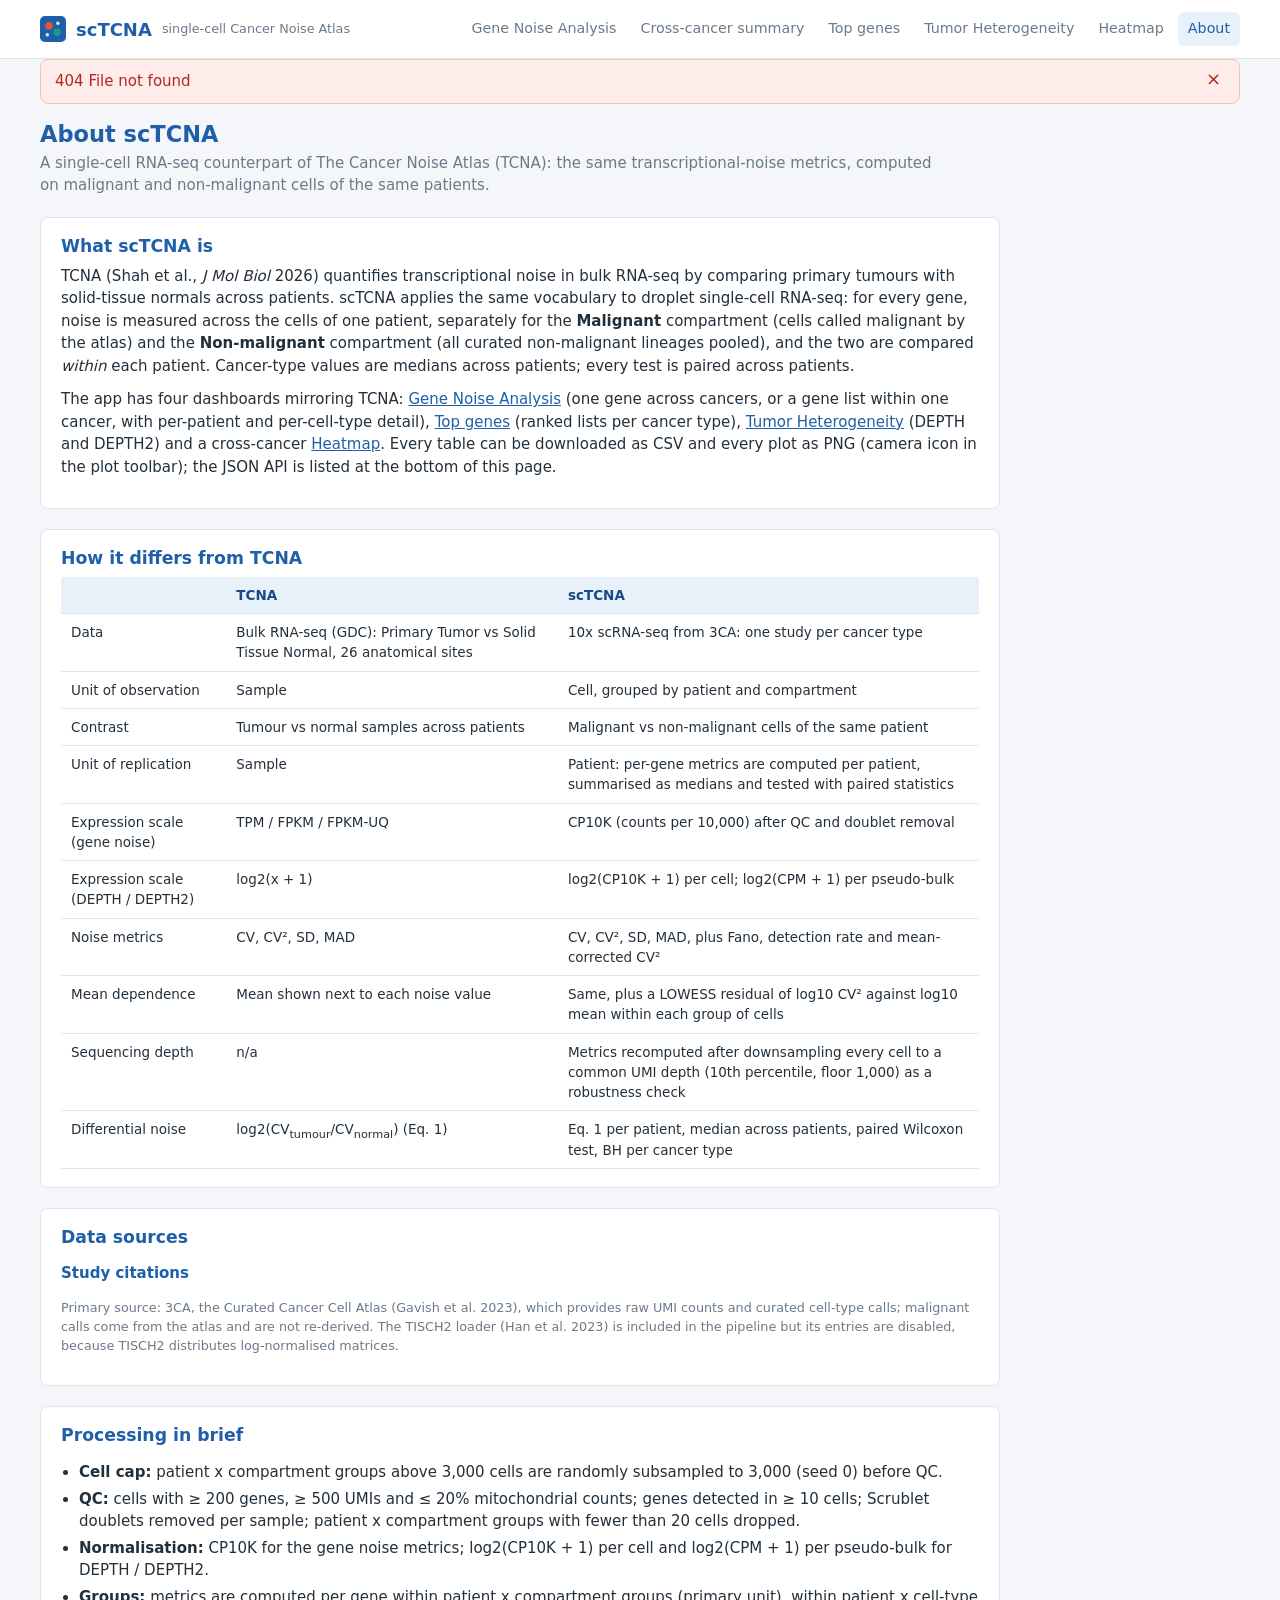
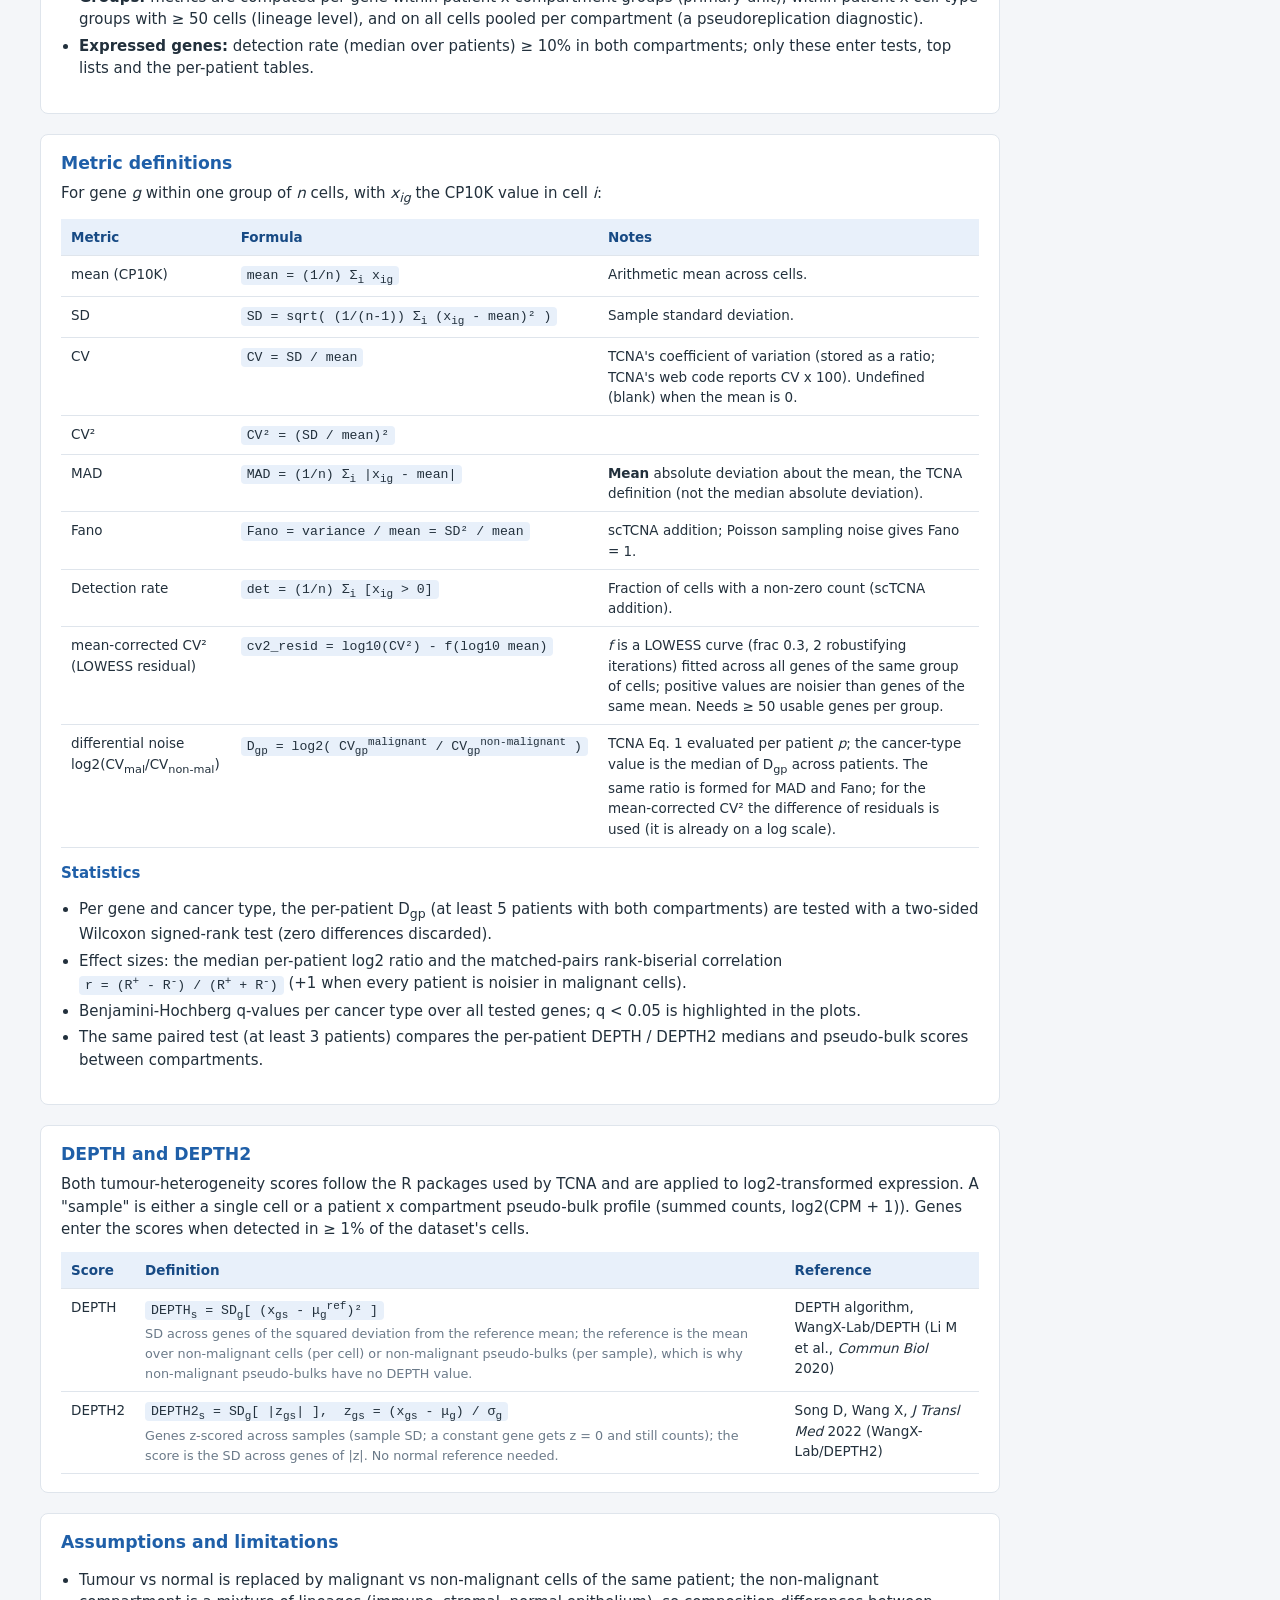
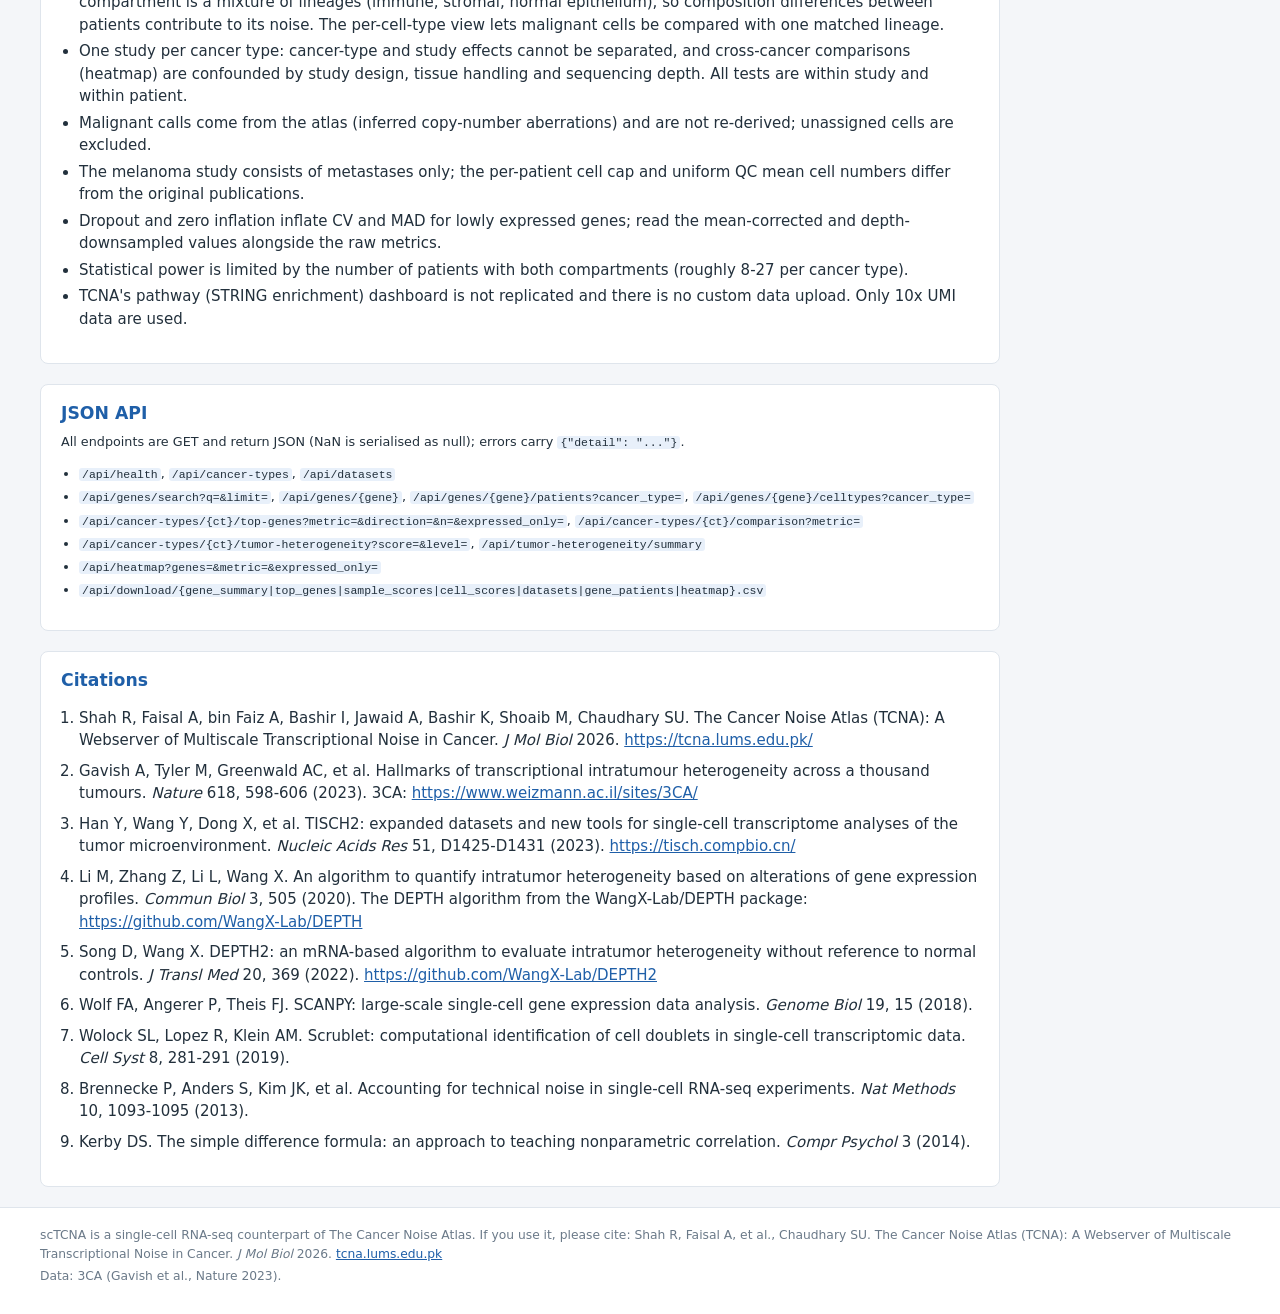
==== app/static/about.html @ 96170229 "Add static frontend pages for gene, top-gene, heterogeneity and heatmap views" ====
<!doctype html>
<html lang="en">
<head>
  <meta charset="utf-8">
  <meta name="viewport" content="width=device-width, initial-scale=1">
  <title>About · scTCNA</title>
  <meta name="description" content="What scTCNA is, how it differs from TCNA, data sources, metric definitions, assumptions, limitations and citations.">
  <link rel="icon" href="favicon.svg" type="image/svg+xml">
  <link rel="stylesheet" href="css/style.css">
</head>
<body>
  <div id="loading" class="loading-bar" hidden></div>
  <header class="site-header">
    <div class="container header-inner">
      <a class="brand" href="index.html"><img src="favicon.svg" alt="">scTCNA <span class="brand-sub">single-cell Cancer Noise Atlas</span></a>
      <nav class="site-nav" aria-label="Main">
        <a href="index.html">Gene Noise Analysis</a>
        <a href="summary.html">Cross-cancer summary</a>
        <a href="top-genes.html">Top genes</a>
        <a href="tumor.html">Tumor Heterogeneity</a>
        <a href="heatmap.html">Heatmap</a>
        <a href="about.html" class="active">About</a>
      </nav>
    </div>
  </header>

  <main class="container">
    <div id="error-banner" class="error-banner" role="alert" hidden><span id="error-text"></span><button type="button" id="error-dismiss" aria-label="Dismiss">&times;</button></div>

    <h1 class="page-title">About scTCNA</h1>
    <p class="page-lead">A single-cell RNA-seq counterpart of The Cancer Noise Atlas (TCNA): the same transcriptional-noise metrics, computed on malignant and non-malignant cells of the same patients.</p>

    <section class="card about-section">
      <h2>What scTCNA is</h2>
      <p>TCNA (Shah et al., <em>J Mol Biol</em> 2026) quantifies transcriptional noise in bulk RNA-seq by comparing primary tumours with solid-tissue normals across patients. scTCNA applies the same vocabulary to droplet single-cell RNA-seq: for every gene, noise is measured across the cells of one patient, separately for the <strong>Malignant</strong> compartment (cells called malignant by the atlas) and the <strong>Non-malignant</strong> compartment (all curated non-malignant lineages pooled), and the two are compared <em>within</em> each patient. Cancer-type values are medians across patients; every test is paired across patients.</p>
      <p>The app has four dashboards mirroring TCNA: <a href="index.html">Gene Noise Analysis</a> (one gene across cancers, or a gene list within one cancer, with per-patient and per-cell-type detail), <a href="top-genes.html">Top genes</a> (ranked lists per cancer type), <a href="tumor.html">Tumor Heterogeneity</a> (DEPTH and DEPTH2) and a cross-cancer <a href="heatmap.html">Heatmap</a>. Every table can be downloaded as CSV and every plot as PNG (camera icon in the plot toolbar); the JSON API is listed at the bottom of this page.</p>
    </section>

    <section class="card about-section">
      <h2>How it differs from TCNA</h2>
      <table class="info-table">
        <thead><tr><th></th><th>TCNA</th><th>scTCNA</th></tr></thead>
        <tbody>
          <tr><td>Data</td><td>Bulk RNA-seq (GDC): Primary Tumor vs Solid Tissue Normal, 26 anatomical sites</td><td>10x scRNA-seq from 3CA: one study per cancer type</td></tr>
          <tr><td>Unit of observation</td><td>Sample</td><td>Cell, grouped by patient and compartment</td></tr>
          <tr><td>Contrast</td><td>Tumour vs normal samples across patients</td><td>Malignant vs non-malignant cells of the same patient</td></tr>
          <tr><td>Unit of replication</td><td>Sample</td><td>Patient: per-gene metrics are computed per patient, summarised as medians and tested with paired statistics</td></tr>
          <tr><td>Expression scale (gene noise)</td><td>TPM / FPKM / FPKM-UQ</td><td>CP10K (counts per 10,000) after QC and doublet removal</td></tr>
          <tr><td>Expression scale (DEPTH / DEPTH2)</td><td>log2(x + 1)</td><td>log2(CP10K + 1) per cell; log2(CPM + 1) per pseudo-bulk</td></tr>
          <tr><td>Noise metrics</td><td>CV, CV&sup2;, SD, MAD</td><td>CV, CV&sup2;, SD, MAD, plus Fano, detection rate and mean-corrected CV&sup2;</td></tr>
          <tr><td>Mean dependence</td><td>Mean shown next to each noise value</td><td>Same, plus a LOWESS residual of log10 CV&sup2; against log10 mean within each group of cells</td></tr>
          <tr><td>Sequencing depth</td><td>n/a</td><td>Metrics recomputed after downsampling every cell to a common UMI depth (10th percentile, floor 1,000) as a robustness check</td></tr>
          <tr><td>Differential noise</td><td>log2(CV<sub>tumour</sub>/CV<sub>normal</sub>) (Eq. 1)</td><td>Eq. 1 per patient, median across patients, paired Wilcoxon test, BH per cancer type</td></tr>
        </tbody>
      </table>
    </section>

    <section class="card about-section">
      <div class="card-head"><h2>Data sources</h2><p class="card-sub" id="datasets-note"></p></div>
      <div id="datasets-table"></div>
      <h3 style="margin-top: 16px;">Study citations</h3>
      <ol class="ref-list" id="datasets-citations"></ol>
      <p class="small muted">Primary source: 3CA, the Curated Cancer Cell Atlas (Gavish et al. 2023), which provides raw UMI counts and curated cell-type calls; malignant calls come from the atlas and are not re-derived. The TISCH2 loader (Han et al. 2023) is included in the pipeline but its entries are disabled, because TISCH2 distributes log-normalised matrices.</p>
    </section>

    <section class="card about-section">
      <h2>Processing in brief</h2>
      <ul>
        <li><strong>Cell cap:</strong> patient x compartment groups above 3,000 cells are randomly subsampled to 3,000 (seed 0) before QC.</li>
        <li><strong>QC:</strong> cells with &ge; 200 genes, &ge; 500 UMIs and &le; 20% mitochondrial counts; genes detected in &ge; 10 cells; Scrublet doublets removed per sample; patient x compartment groups with fewer than 20 cells dropped.</li>
        <li><strong>Normalisation:</strong> CP10K for the gene noise metrics; log2(CP10K + 1) per cell and log2(CPM + 1) per pseudo-bulk for DEPTH / DEPTH2.</li>
        <li><strong>Groups:</strong> metrics are computed per gene within patient x compartment groups (primary unit), within patient x cell-type groups with &ge; 50 cells (lineage level), and on all cells pooled per compartment (a pseudoreplication diagnostic).</li>
        <li><strong>Expressed genes:</strong> detection rate (median over patients) &ge; 10% in both compartments; only these enter tests, top lists and the per-patient tables.</li>
      </ul>
    </section>

    <section class="card about-section">
      <h2>Metric definitions</h2>
      <p>For gene <em>g</em> within one group of <em>n</em> cells, with <em>x<sub>ig</sub></em> the CP10K value in cell <em>i</em>:</p>
      <table class="info-table">
        <thead><tr><th>Metric</th><th>Formula</th><th>Notes</th></tr></thead>
        <tbody>
          <tr><td>mean (CP10K)</td><td><span class="formula">mean = (1/n) &Sigma;<sub>i</sub> x<sub>ig</sub></span></td><td>Arithmetic mean across cells.</td></tr>
          <tr><td>SD</td><td><span class="formula">SD = sqrt( (1/(n-1)) &Sigma;<sub>i</sub> (x<sub>ig</sub> - mean)&sup2; )</span></td><td>Sample standard deviation.</td></tr>
          <tr><td>CV</td><td><span class="formula">CV = SD / mean</span></td><td>TCNA's coefficient of variation (stored as a ratio; TCNA's web code reports CV x 100). Undefined (blank) when the mean is 0.</td></tr>
          <tr><td>CV&sup2;</td><td><span class="formula">CV&sup2; = (SD / mean)&sup2;</span></td><td></td></tr>
          <tr><td>MAD</td><td><span class="formula">MAD = (1/n) &Sigma;<sub>i</sub> |x<sub>ig</sub> - mean|</span></td><td><strong>Mean</strong> absolute deviation about the mean, the TCNA definition (not the median absolute deviation).</td></tr>
          <tr><td>Fano</td><td><span class="formula">Fano = variance / mean = SD&sup2; / mean</span></td><td>scTCNA addition; Poisson sampling noise gives Fano = 1.</td></tr>
          <tr><td>Detection rate</td><td><span class="formula">det = (1/n) &Sigma;<sub>i</sub> [x<sub>ig</sub> &gt; 0]</span></td><td>Fraction of cells with a non-zero count (scTCNA addition).</td></tr>
          <tr><td>mean-corrected CV&sup2; (LOWESS residual)</td><td><span class="formula">cv2_resid = log10(CV&sup2;) - f(log10 mean)</span></td><td><em>f</em> is a LOWESS curve (frac 0.3, 2 robustifying iterations) fitted across all genes of the same group of cells; positive values are noisier than genes of the same mean. Needs &ge; 50 usable genes per group.</td></tr>
          <tr><td>differential noise log2(CV<sub>mal</sub>/CV<sub>non-mal</sub>)</td><td><span class="formula">D<sub>gp</sub> = log2( CV<sub>gp</sub><sup>malignant</sup> / CV<sub>gp</sub><sup>non-malignant</sup> )</span></td><td>TCNA Eq. 1 evaluated per patient <em>p</em>; the cancer-type value is the median of D<sub>gp</sub> across patients. The same ratio is formed for MAD and Fano; for the mean-corrected CV&sup2; the difference of residuals is used (it is already on a log scale).</td></tr>
        </tbody>
      </table>
      <h3 style="margin-top: 16px;">Statistics</h3>
      <ul>
        <li>Per gene and cancer type, the per-patient D<sub>gp</sub> (at least 5 patients with both compartments) are tested with a two-sided Wilcoxon signed-rank test (zero differences discarded).</li>
        <li>Effect sizes: the median per-patient log2 ratio and the matched-pairs rank-biserial correlation <span class="formula">r = (R<sup>+</sup> - R<sup>-</sup>) / (R<sup>+</sup> + R<sup>-</sup>)</span> (+1 when every patient is noisier in malignant cells).</li>
        <li>Benjamini-Hochberg q-values per cancer type over all tested genes; q &lt; 0.05 is highlighted in the plots.</li>
        <li>The same paired test (at least 3 patients) compares the per-patient DEPTH / DEPTH2 medians and pseudo-bulk scores between compartments.</li>
      </ul>
    </section>

    <section class="card about-section">
      <h2>DEPTH and DEPTH2</h2>
      <p>Both tumour-heterogeneity scores follow the R packages used by TCNA and are applied to log2-transformed expression. A "sample" is either a single cell or a patient x compartment pseudo-bulk profile (summed counts, log2(CPM + 1)). Genes enter the scores when detected in &ge; 1% of the dataset's cells.</p>
      <table class="info-table">
        <thead><tr><th>Score</th><th>Definition</th><th>Reference</th></tr></thead>
        <tbody>
          <tr><td>DEPTH</td><td><span class="formula">DEPTH<sub>s</sub> = SD<sub>g</sub>[ (x<sub>gs</sub> - &mu;<sub>g</sub><sup>ref</sup>)&sup2; ]</span><br><span class="small muted">SD across genes of the squared deviation from the reference mean; the reference is the mean over non-malignant cells (per cell) or non-malignant pseudo-bulks (per sample), which is why non-malignant pseudo-bulks have no DEPTH value.</span></td><td>DEPTH algorithm, WangX-Lab/DEPTH (Li M et al., <em>Commun Biol</em> 2020)</td></tr>
          <tr><td>DEPTH2</td><td><span class="formula">DEPTH2<sub>s</sub> = SD<sub>g</sub>[ |z<sub>gs</sub>| ],&nbsp; z<sub>gs</sub> = (x<sub>gs</sub> - &mu;<sub>g</sub>) / &sigma;<sub>g</sub></span><br><span class="small muted">Genes z-scored across samples (sample SD; a constant gene gets z = 0 and still counts); the score is the SD across genes of |z|. No normal reference needed.</span></td><td>Song D, Wang X, <em>J Transl Med</em> 2022 (WangX-Lab/DEPTH2)</td></tr>
        </tbody>
      </table>
    </section>

    <section class="card about-section">
      <h2>Assumptions and limitations</h2>
      <ul>
        <li>Tumour vs normal is replaced by malignant vs non-malignant cells of the same patient; the non-malignant compartment is a mixture of lineages (immune, stromal, normal epithelium), so composition differences between patients contribute to its noise. The per-cell-type view lets malignant cells be compared with one matched lineage.</li>
        <li>One study per cancer type: cancer-type and study effects cannot be separated, and cross-cancer comparisons (heatmap) are confounded by study design, tissue handling and sequencing depth. All tests are within study and within patient.</li>
        <li>Malignant calls come from the atlas (inferred copy-number aberrations) and are not re-derived; unassigned cells are excluded.</li>
        <li>The melanoma study consists of metastases only; the per-patient cell cap and uniform QC mean cell numbers differ from the original publications.</li>
        <li>Dropout and zero inflation inflate CV and MAD for lowly expressed genes; read the mean-corrected and depth-downsampled values alongside the raw metrics.</li>
        <li>Statistical power is limited by the number of patients with both compartments (roughly 8-27 per cancer type).</li>
        <li>TCNA's pathway (STRING enrichment) dashboard is not replicated and there is no custom data upload. Only 10x UMI data are used.</li>
      </ul>
    </section>

    <section class="card about-section">
      <h2>JSON API</h2>
      <p class="small">All endpoints are GET and return JSON (NaN is serialised as null); errors carry <code>{"detail": "..."}</code>.</p>
      <ul class="small">
        <li><code>/api/health</code>, <code>/api/cancer-types</code>, <code>/api/datasets</code></li>
        <li><code>/api/genes/search?q=&amp;limit=</code>, <code>/api/genes/{gene}</code>, <code>/api/genes/{gene}/patients?cancer_type=</code>, <code>/api/genes/{gene}/celltypes?cancer_type=</code></li>
        <li><code>/api/cancer-types/{ct}/top-genes?metric=&amp;direction=&amp;n=&amp;expressed_only=</code>, <code>/api/cancer-types/{ct}/comparison?metric=</code></li>
        <li><code>/api/cancer-types/{ct}/tumor-heterogeneity?score=&amp;level=</code>, <code>/api/tumor-heterogeneity/summary</code></li>
        <li><code>/api/heatmap?genes=&amp;metric=&amp;expressed_only=</code></li>
        <li><code>/api/download/{gene_summary|top_genes|sample_scores|cell_scores|datasets|gene_patients|heatmap}.csv</code></li>
      </ul>
    </section>

    <section class="card about-section">
      <h2>Citations</h2>
      <ol class="ref-list">
        <li>Shah R, Faisal A, bin Faiz A, Bashir I, Jawaid A, Bashir K, Shoaib M, Chaudhary SU. The Cancer Noise Atlas (TCNA): A Webserver of Multiscale Transcriptional Noise in Cancer. <em>J Mol Biol</em> 2026. <a href="https://tcna.lums.edu.pk/">https://tcna.lums.edu.pk/</a></li>
        <li>Gavish A, Tyler M, Greenwald AC, et al. Hallmarks of transcriptional intratumour heterogeneity across a thousand tumours. <em>Nature</em> 618, 598-606 (2023). 3CA: <a href="https://www.weizmann.ac.il/sites/3CA/">https://www.weizmann.ac.il/sites/3CA/</a></li>
        <li>Han Y, Wang Y, Dong X, et al. TISCH2: expanded datasets and new tools for single-cell transcriptome analyses of the tumor microenvironment. <em>Nucleic Acids Res</em> 51, D1425-D1431 (2023). <a href="https://tisch.compbio.cn/">https://tisch.compbio.cn/</a></li>
        <li>Li M, Zhang Z, Li L, Wang X. An algorithm to quantify intratumor heterogeneity based on alterations of gene expression profiles. <em>Commun Biol</em> 3, 505 (2020). The DEPTH algorithm from the WangX-Lab/DEPTH package: <a href="https://github.com/WangX-Lab/DEPTH">https://github.com/WangX-Lab/DEPTH</a></li>
        <li>Song D, Wang X. DEPTH2: an mRNA-based algorithm to evaluate intratumor heterogeneity without reference to normal controls. <em>J Transl Med</em> 20, 369 (2022). <a href="https://github.com/WangX-Lab/DEPTH2">https://github.com/WangX-Lab/DEPTH2</a></li>
        <li>Wolf FA, Angerer P, Theis FJ. SCANPY: large-scale single-cell gene expression data analysis. <em>Genome Biol</em> 19, 15 (2018).</li>
        <li>Wolock SL, Lopez R, Klein AM. Scrublet: computational identification of cell doublets in single-cell transcriptomic data. <em>Cell Syst</em> 8, 281-291 (2019).</li>
        <li>Brennecke P, Anders S, Kim JK, et al. Accounting for technical noise in single-cell RNA-seq experiments. <em>Nat Methods</em> 10, 1093-1095 (2013).</li>
        <li>Kerby DS. The simple difference formula: an approach to teaching nonparametric correlation. <em>Compr Psychol</em> 3 (2014).</li>
      </ol>
    </section>
  </main>

  <footer class="site-footer">
    <div class="container">
      <p>scTCNA is a single-cell RNA-seq counterpart of The Cancer Noise Atlas. If you use it, please cite: Shah R, Faisal A, et al., Chaudhary SU. The Cancer Noise Atlas (TCNA): A Webserver of Multiscale Transcriptional Noise in Cancer. <em>J Mol Biol</em> 2026. <a href="https://tcna.lums.edu.pk/">tcna.lums.edu.pk</a></p>
      <p>Data: 3CA (Gavish et al., Nature 2023). <span id="footer-version"></span></p>
    </div>
  </footer>

  <script src="js/api.js"></script>
  <script src="js/about.js"></script>
</body>
</html>
---- app/static/css/style.css ----
/* scTCNA frontend: light, card-based layout in the spirit of the TCNA dashboards. */

:root {
  --blue: #1f5fa8;
  --blue-dark: #174a84;
  --blue-light: #e8f0fa;
  --bg: #f4f6f9;
  --card: #ffffff;
  --text: #22303c;
  --muted: #6b7a89;
  --border: #dfe5ec;
  --malignant: #e4572e;
  --non-malignant: #1b998b;
  --danger-bg: #fdecea;
  --danger: #b3261e;
  --radius: 8px;
  --font: system-ui, -apple-system, "Segoe UI", Roboto, Helvetica, Arial, sans-serif;
}

* { box-sizing: border-box; }

html { font-size: 15px; }

body {
  margin: 0;
  font-family: var(--font);
  color: var(--text);
  background: var(--bg);
  line-height: 1.5;
}

a { color: var(--blue); }
a:hover { color: var(--blue-dark); }

h1, h2, h3 { color: var(--blue); margin: 0 0 0.5rem; line-height: 1.25; }
h1 { font-size: 1.5rem; }
h2 { font-size: 1.15rem; }
h3 { font-size: 1rem; }

p { margin: 0 0 0.75rem; }
code { font-family: "SFMono-Regular", Menlo, Consolas, monospace; font-size: 0.9em; background: var(--blue-light); padding: 0 3px; border-radius: 3px; }
pre { background: var(--blue-light); padding: 10px 12px; border-radius: var(--radius); overflow-x: auto; font-size: 0.85rem; }
pre code { background: none; padding: 0; }

.container { max-width: 1240px; margin: 0 auto; padding: 0 20px; }

/* ---------------------------------------------------------------- header */
.site-header { background: var(--card); border-bottom: 1px solid var(--border); position: sticky; top: 0; z-index: 20; }
.header-inner { display: flex; align-items: center; justify-content: space-between; flex-wrap: wrap; gap: 8px 24px; min-height: 58px; padding-top: 6px; padding-bottom: 6px; }
.brand { display: inline-flex; align-items: center; gap: 10px; font-weight: 700; font-size: 1.2rem; color: var(--blue); text-decoration: none; }
.brand img { width: 26px; height: 26px; }
.brand-sub { font-weight: 400; font-size: 0.85rem; color: var(--muted); }
.site-nav { display: flex; flex-wrap: wrap; gap: 2px 4px; }
.site-nav a { padding: 6px 10px; border-radius: 6px; color: var(--muted); text-decoration: none; font-weight: 500; font-size: 0.95rem; }
.site-nav a:hover { background: var(--blue-light); color: var(--blue); }
.site-nav a.active { color: var(--blue); background: var(--blue-light); }

/* ---------------------------------------------------------------- page */
main { padding: 24px 0 40px; }
.page-title { margin-bottom: 4px; }
.page-lead { color: var(--muted); margin-bottom: 20px; max-width: 900px; }

.card { background: var(--card); border: 1px solid var(--border); border-radius: var(--radius); padding: 18px 20px; margin-bottom: 20px; }
.card-head { display: flex; align-items: baseline; justify-content: space-between; flex-wrap: wrap; gap: 6px 16px; margin-bottom: 10px; }
.card-head h2 { margin: 0; }
.card-sub { color: var(--muted); font-size: 0.9rem; margin: 0; }
.card-actions { display: flex; flex-wrap: wrap; gap: 8px; align-items: center; }

.grid-2 { display: grid; grid-template-columns: repeat(auto-fit, minmax(340px, 1fr)); gap: 16px; }
.grid-3 { display: grid; grid-template-columns: repeat(auto-fit, minmax(300px, 1fr)); gap: 16px; }
.plot-box h3 { margin-bottom: 2px; }
.plot-box .plot-note { font-size: 0.8rem; color: var(--muted); margin-bottom: 4px; }

/* ---------------------------------------------------------------- controls */
.controls { display: flex; flex-wrap: wrap; gap: 12px 18px; align-items: flex-end; }
.field { display: flex; flex-direction: column; gap: 4px; min-width: 0; }
.field > label, .field > .label { font-size: 0.75rem; text-transform: uppercase; letter-spacing: 0.04em; color: var(--muted); font-weight: 600; }
.field.grow { flex: 1 1 260px; }
.field.wide { flex: 1 1 100%; }
.check { display: inline-flex; align-items: center; gap: 6px; font-size: 0.9rem; cursor: pointer; padding: 6px 0; }
.check input { margin: 0; }

input[type="text"], input[type="number"], input[type="search"], select, textarea {
  font: inherit; color: var(--text); background: #fff; border: 1px solid #c5cfd9; border-radius: 6px; padding: 7px 10px; min-height: 38px;
}
input:focus, select:focus, textarea:focus { outline: 2px solid rgba(31, 95, 168, 0.35); border-color: var(--blue); }
textarea { min-height: 96px; resize: vertical; width: 100%; font-family: "SFMono-Regular", Menlo, Consolas, monospace; font-size: 0.85rem; }
select { min-width: 160px; }
input[type="number"] { width: 100px; }

.btn { font: inherit; font-weight: 600; border-radius: 6px; padding: 8px 16px; cursor: pointer; border: 1px solid var(--blue); background: var(--blue); color: #fff; text-decoration: none; display: inline-flex; align-items: center; gap: 6px; min-height: 38px; line-height: 1.2; }
.btn:hover { background: var(--blue-dark); color: #fff; }
.btn.secondary { background: #fff; color: var(--blue); }
.btn.secondary:hover { background: var(--blue-light); }
.btn.small { padding: 5px 10px; min-height: 30px; font-size: 0.85rem; }
.btn:disabled { opacity: 0.5; cursor: not-allowed; }

/* segmented radio control (analysis mode) */
.segmented { display: inline-flex; border: 1px solid var(--blue); border-radius: 6px; overflow: hidden; }
.segmented label { padding: 7px 14px; cursor: pointer; color: var(--blue); font-weight: 600; font-size: 0.9rem; user-select: none; }
.segmented input { position: absolute; opacity: 0; width: 0; height: 0; }
.segmented input:checked + label { background: var(--blue); color: #fff; }
.segmented input:focus-visible + label { outline: 2px solid rgba(31, 95, 168, 0.5); }

/* autocomplete */
.autocomplete { position: relative; }
.autocomplete input { width: 100%; }
.autocomplete-list { position: absolute; left: 0; right: 0; top: 100%; z-index: 30; margin: 2px 0 0; padding: 4px 0; list-style: none; background: #fff; border: 1px solid var(--border); border-radius: 6px; box-shadow: 0 6px 18px rgba(0, 0, 0, 0.12); max-height: 260px; overflow-y: auto; }
.autocomplete-list li { padding: 6px 12px; cursor: pointer; display: flex; justify-content: space-between; gap: 12px; }
.autocomplete-list li .meta { color: var(--muted); font-size: 0.8rem; }
.autocomplete-list li:hover, .autocomplete-list li.active { background: var(--blue-light); }

/* ---------------------------------------------------------------- feedback */
.loading-bar { position: fixed; top: 0; left: 0; right: 0; height: 3px; z-index: 50; background: linear-gradient(90deg, var(--blue) 0%, #7fb0e6 50%, var(--blue) 100%); background-size: 200% 100%; animation: loading-slide 1.1s linear infinite; }
.loading-bar[hidden] { display: none; }
@keyframes loading-slide { from { background-position: 200% 0; } to { background-position: 0 0; } }

.error-banner { display: flex; align-items: flex-start; gap: 12px; background: var(--danger-bg); color: var(--danger); border: 1px solid #f3c2bd; border-radius: var(--radius); padding: 10px 14px; margin-bottom: 16px; }
.error-banner[hidden] { display: none; }
.error-banner span { flex: 1; }
.error-banner button { font: inherit; font-size: 1.2rem; line-height: 1; background: none; border: 0; color: var(--danger); cursor: pointer; padding: 0 4px; }

.notice { background: var(--blue-light); border-radius: 6px; padding: 8px 12px; font-size: 0.9rem; color: var(--text); margin-bottom: 10px; }
.notice[hidden] { display: none; }
.muted { color: var(--muted); }
.small { font-size: 0.85rem; }

.placeholder { color: var(--muted); padding: 24px; text-align: center; border: 1px dashed var(--border); border-radius: var(--radius); }

/* ---------------------------------------------------------------- plots */
.plot { width: 100%; min-height: 320px; }
.plot.tall { min-height: 420px; }
.plot-empty { display: flex; align-items: center; justify-content: center; min-height: 200px; color: var(--muted); font-size: 0.9rem; }

.legend-chips { display: flex; gap: 14px; flex-wrap: wrap; font-size: 0.85rem; color: var(--muted); margin: 4px 0 8px; }
.chip::before { content: ""; display: inline-block; width: 12px; height: 12px; border-radius: 3px; margin-right: 6px; vertical-align: -1px; }
.chip-mal::before { background: var(--malignant); }
.chip-non::before { background: var(--non-malignant); }
.chip-sig::before { background: var(--blue); }
.chip-ns::before { background: #b8c2cc; }

.stat-line { font-size: 0.95rem; margin: 6px 0 10px; }
.stat-line strong { color: var(--blue); }

/* ---------------------------------------------------------------- tables */
.table-wrap { overflow-x: auto; max-height: 560px; overflow-y: auto; border: 1px solid var(--border); border-radius: 6px; }
.data-table { border-collapse: collapse; width: 100%; font-size: 0.84rem; white-space: nowrap; }
.data-table th, .data-table td { padding: 6px 10px; border-bottom: 1px solid var(--border); text-align: right; }
.data-table th:first-child, .data-table td:first-child { text-align: left; }
.data-table td.text { text-align: left; }
.data-table th { position: sticky; top: 0; background: var(--blue-light); color: var(--blue-dark); font-weight: 600; cursor: pointer; user-select: none; text-align: left; }
.data-table th.sorted-asc::after { content: " \25B2"; font-size: 0.7em; }
.data-table th.sorted-desc::after { content: " \25BC"; font-size: 0.7em; }
.data-table tbody tr:hover { background: #f7f9fc; }
.data-table td.sig { color: var(--blue); font-weight: 600; }
.data-table .mal { color: var(--malignant); font-weight: 600; }
.data-table .non { color: var(--non-malignant); font-weight: 600; }
.table-caption { font-size: 0.85rem; color: var(--muted); margin: 6px 0 0; }

.info-table { border-collapse: collapse; width: 100%; font-size: 0.9rem; }
.info-table th, .info-table td { text-align: left; padding: 8px 10px; border-bottom: 1px solid var(--border); vertical-align: top; }
.info-table th { color: var(--blue-dark); background: var(--blue-light); }

/* ---------------------------------------------------------------- about */
.about-section { max-width: 960px; }
.about-section ul { padding-left: 1.2rem; }
.about-section li { margin-bottom: 4px; }
.formula { font-family: "SFMono-Regular", Menlo, Consolas, monospace; font-size: 0.88rem; background: var(--blue-light); padding: 2px 6px; border-radius: 4px; white-space: nowrap; }
.ref-list { padding-left: 1.2rem; }
.ref-list li { margin-bottom: 8px; }

/* ---------------------------------------------------------------- footer */
.site-footer { border-top: 1px solid var(--border); background: var(--card); padding: 18px 0 26px; color: var(--muted); font-size: 0.82rem; }
.site-footer p { margin: 0 0 4px; }

/* ---------------------------------------------------------------- phone */
@media (max-width: 640px) {
  html { font-size: 14px; }
  .container { padding: 0 12px; }
  .card { padding: 14px; }
  .controls { gap: 10px; }
  .field.grow { flex-basis: 100%; }
  select { min-width: 0; width: 100%; }
  .grid-2, .grid-3 { grid-template-columns: 1fr; }
  .plot { min-height: 280px; }
  .table-wrap { max-height: 420px; }
  .brand-sub { display: none; }
}

/* the hidden attribute must win over component display rules (flex/grid) */
[hidden] { display: none !important; }
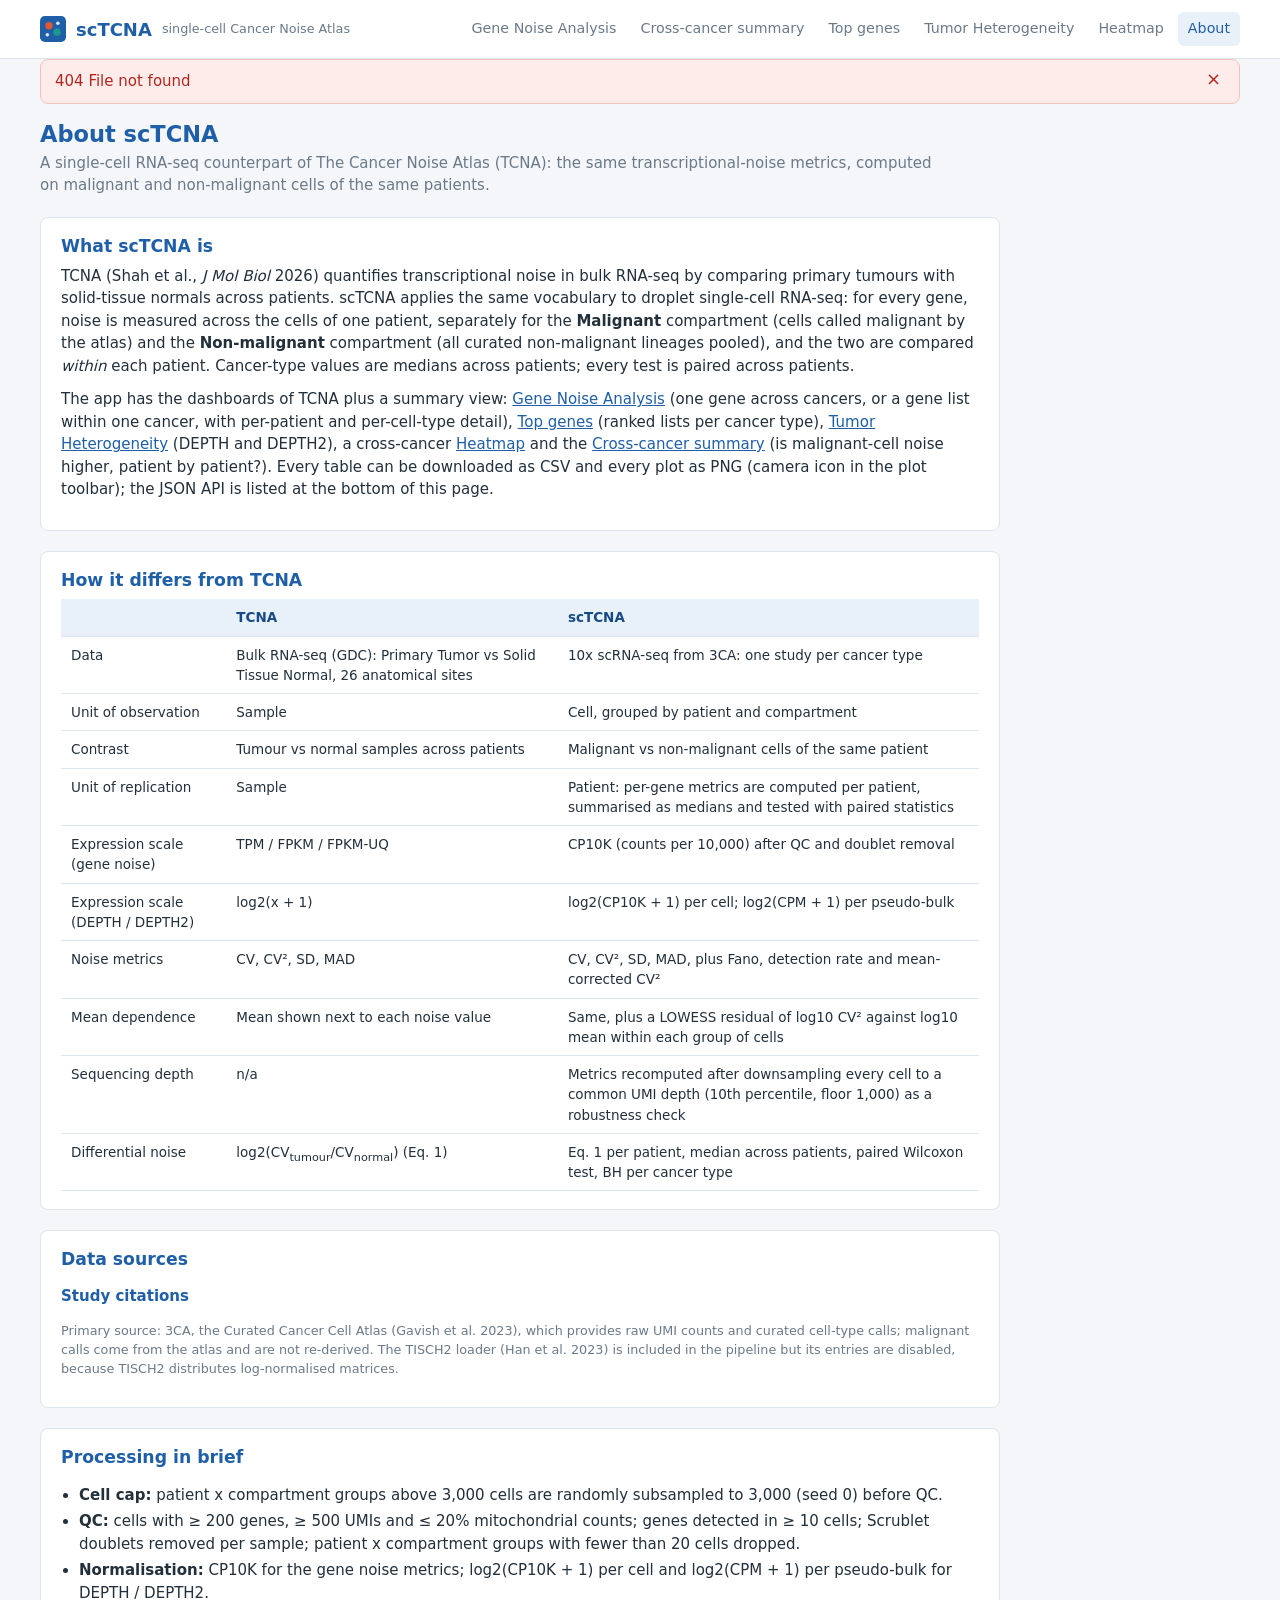
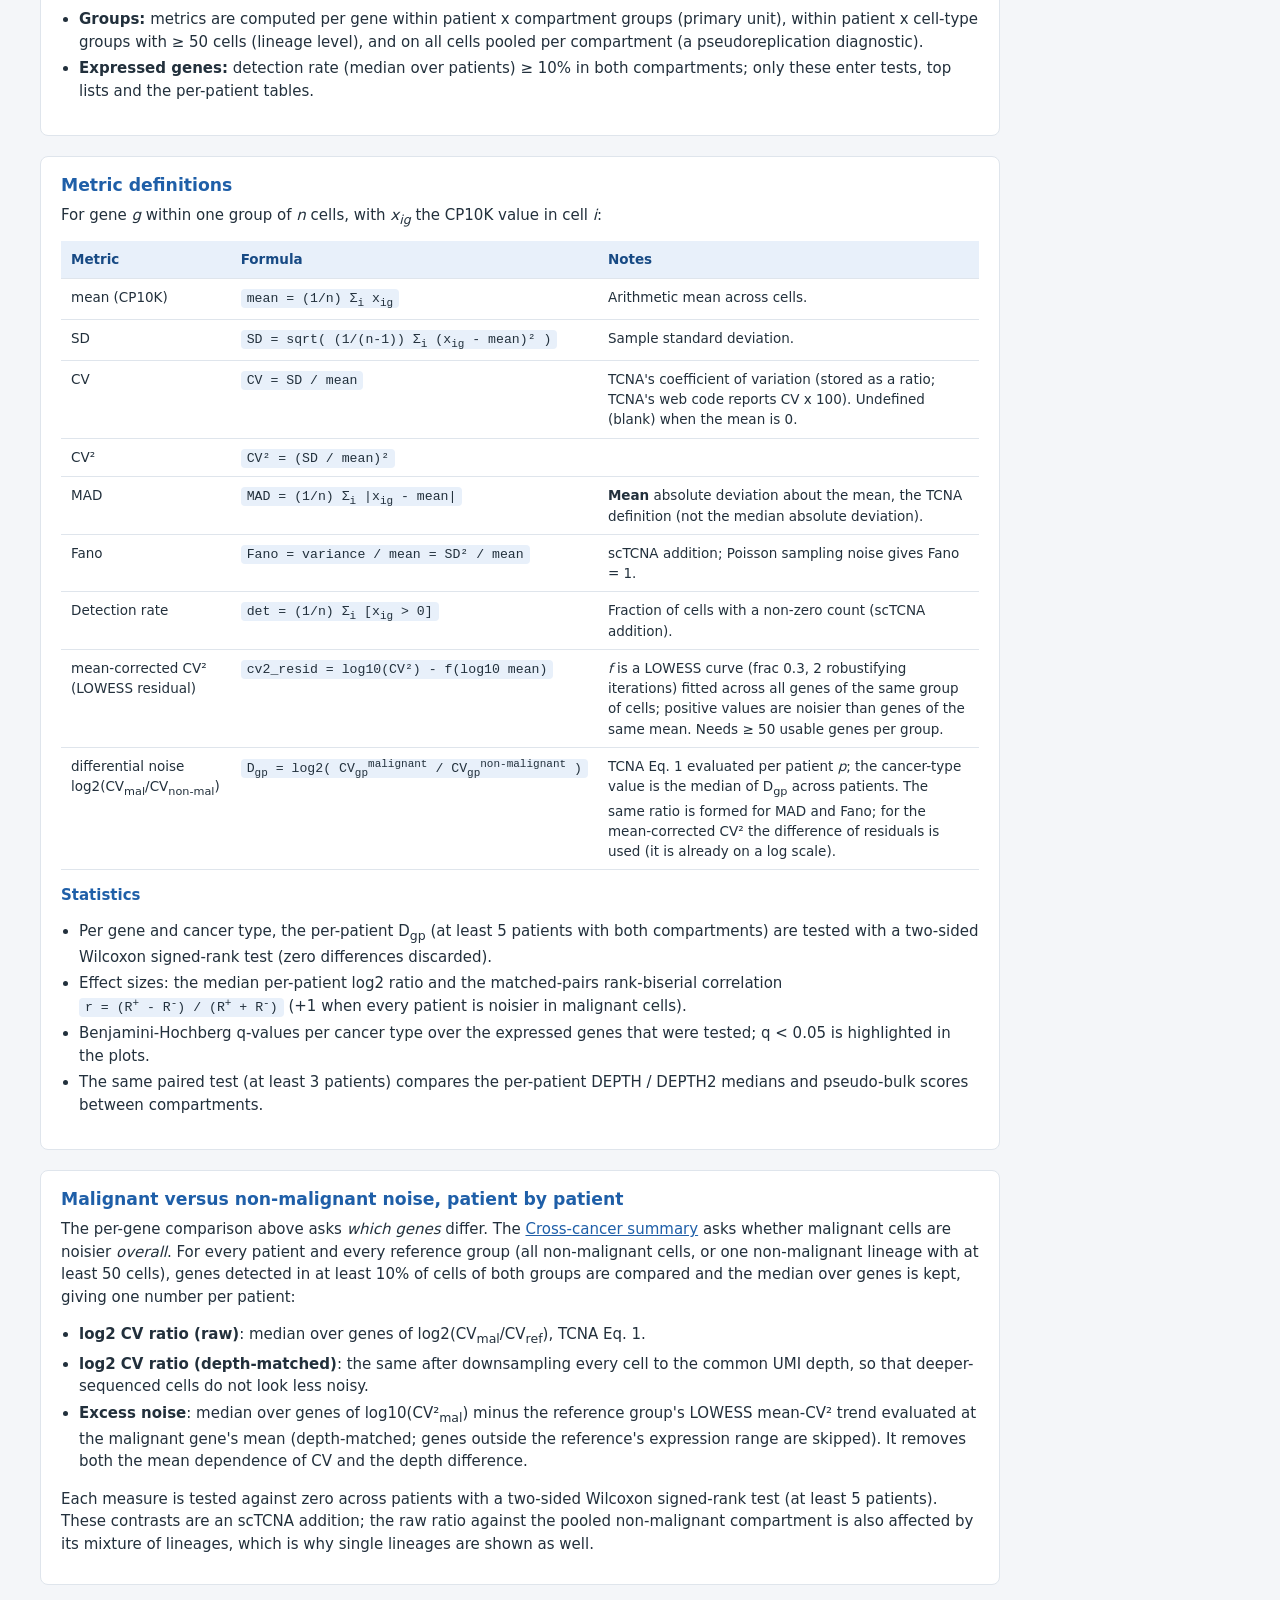
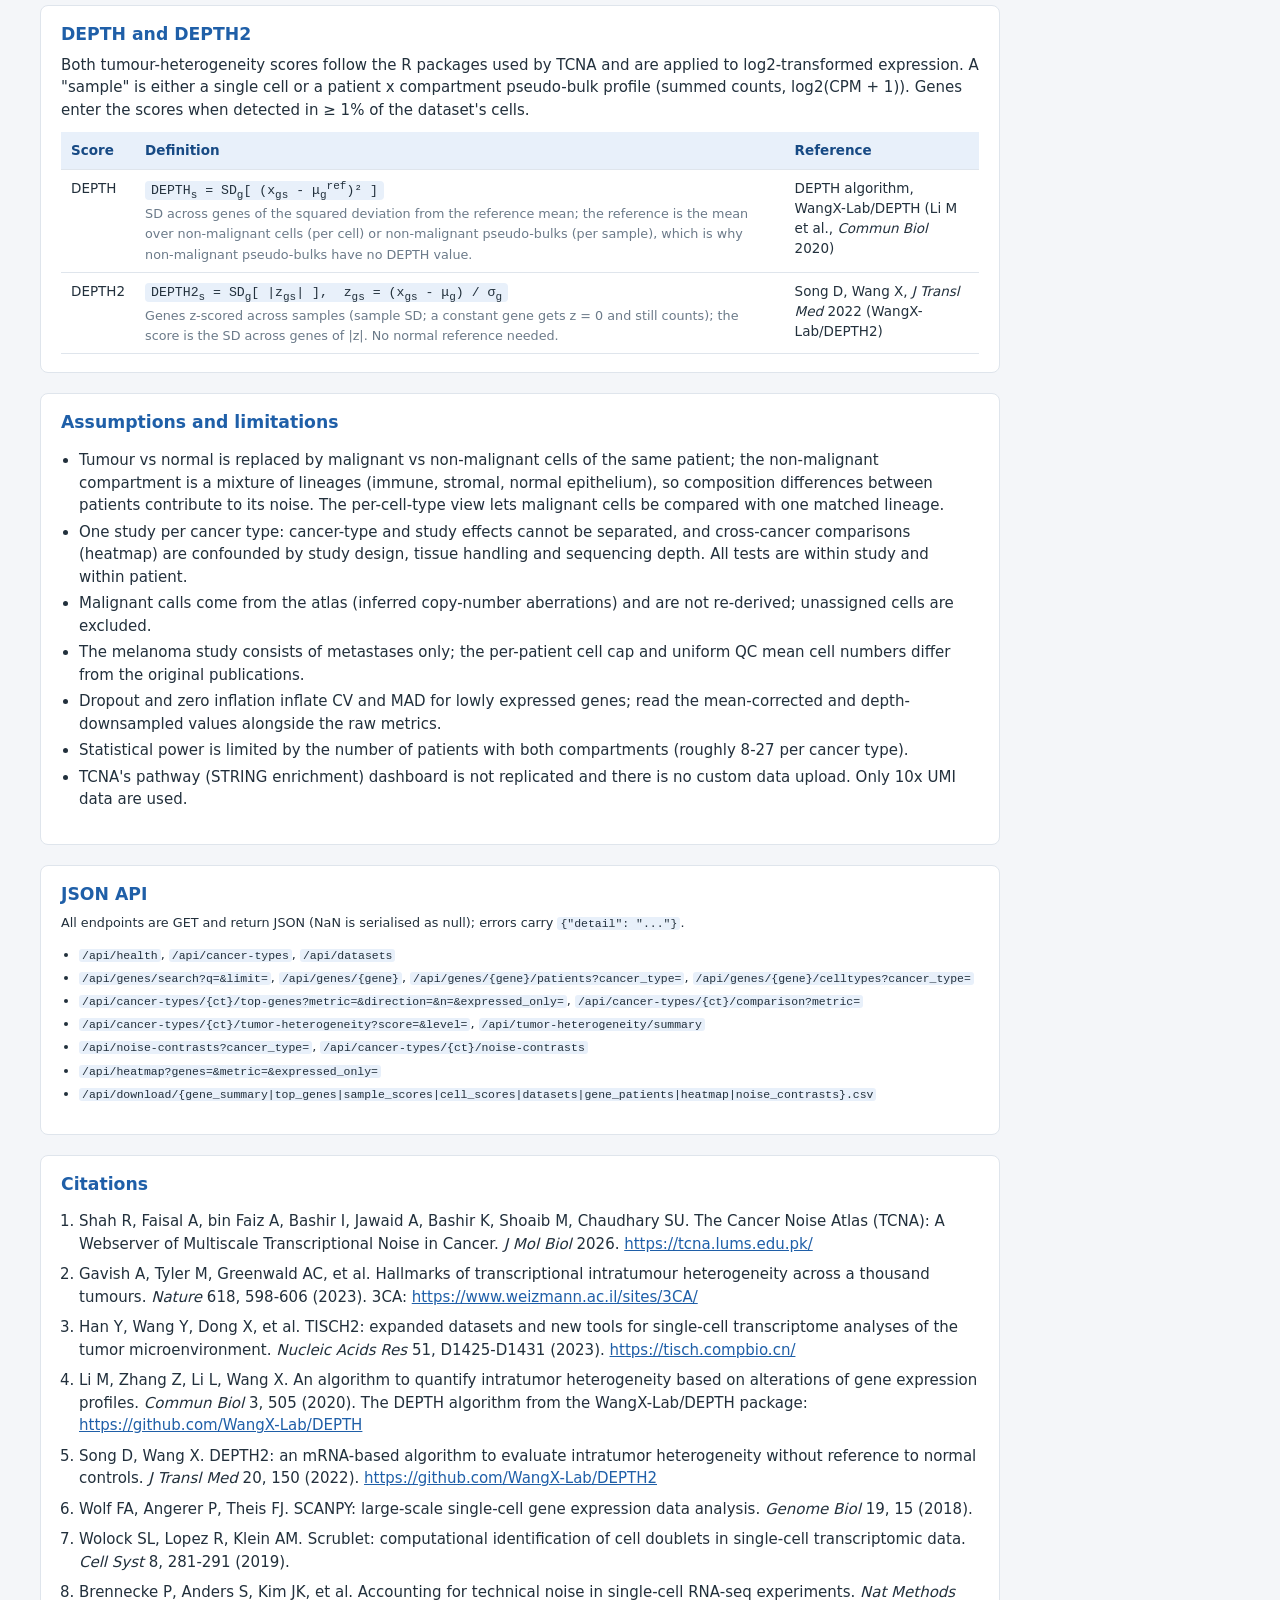
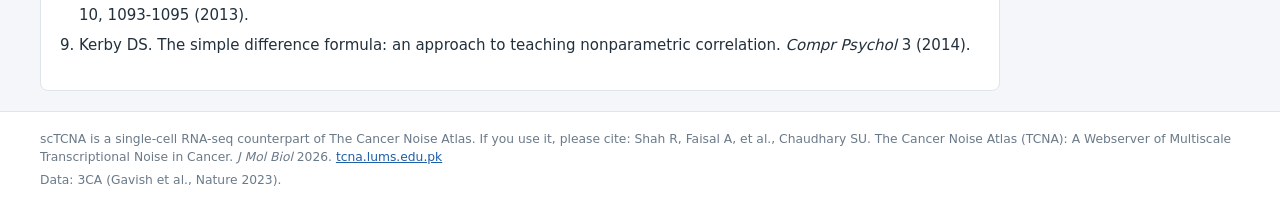
==== commit df8133fc: "Document noise contrasts on the About page and fix hidden-form and heatmap colour issues" ====
--- a/app/static/about.html
+++ b/app/static/about.html
@@ -33,7 +33,7 @@
     <section class="card about-section">
       <h2>What scTCNA is</h2>
       <p>TCNA (Shah et al., <em>J Mol Biol</em> 2026) quantifies transcriptional noise in bulk RNA-seq by comparing primary tumours with solid-tissue normals across patients. scTCNA applies the same vocabulary to droplet single-cell RNA-seq: for every gene, noise is measured across the cells of one patient, separately for the <strong>Malignant</strong> compartment (cells called malignant by the atlas) and the <strong>Non-malignant</strong> compartment (all curated non-malignant lineages pooled), and the two are compared <em>within</em> each patient. Cancer-type values are medians across patients; every test is paired across patients.</p>
-      <p>The app has four dashboards mirroring TCNA: <a href="index.html">Gene Noise Analysis</a> (one gene across cancers, or a gene list within one cancer, with per-patient and per-cell-type detail), <a href="top-genes.html">Top genes</a> (ranked lists per cancer type), <a href="tumor.html">Tumor Heterogeneity</a> (DEPTH and DEPTH2) and a cross-cancer <a href="heatmap.html">Heatmap</a>. Every table can be downloaded as CSV and every plot as PNG (camera icon in the plot toolbar); the JSON API is listed at the bottom of this page.</p>
+      <p>The app has the dashboards of TCNA plus a summary view: <a href="index.html">Gene Noise Analysis</a> (one gene across cancers, or a gene list within one cancer, with per-patient and per-cell-type detail), <a href="top-genes.html">Top genes</a> (ranked lists per cancer type), <a href="tumor.html">Tumor Heterogeneity</a> (DEPTH and DEPTH2), a cross-cancer <a href="heatmap.html">Heatmap</a> and the <a href="summary.html">Cross-cancer summary</a> (is malignant-cell noise higher, patient by patient?). Every table can be downloaded as CSV and every plot as PNG (camera icon in the plot toolbar); the JSON API is listed at the bottom of this page.</p>
     </section>
 
     <section class="card about-section">
@@ -95,9 +95,20 @@
       <ul>
         <li>Per gene and cancer type, the per-patient D<sub>gp</sub> (at least 5 patients with both compartments) are tested with a two-sided Wilcoxon signed-rank test (zero differences discarded).</li>
         <li>Effect sizes: the median per-patient log2 ratio and the matched-pairs rank-biserial correlation <span class="formula">r = (R<sup>+</sup> - R<sup>-</sup>) / (R<sup>+</sup> + R<sup>-</sup>)</span> (+1 when every patient is noisier in malignant cells).</li>
-        <li>Benjamini-Hochberg q-values per cancer type over all tested genes; q &lt; 0.05 is highlighted in the plots.</li>
+        <li>Benjamini-Hochberg q-values per cancer type over the expressed genes that were tested; q &lt; 0.05 is highlighted in the plots.</li>
         <li>The same paired test (at least 3 patients) compares the per-patient DEPTH / DEPTH2 medians and pseudo-bulk scores between compartments.</li>
       </ul>
+    </section>
+
+    <section class="card about-section">
+      <h2>Malignant versus non-malignant noise, patient by patient</h2>
+      <p>The per-gene comparison above asks <em>which genes</em> differ. The <a href="summary.html">Cross-cancer summary</a> asks whether malignant cells are noisier <em>overall</em>. For every patient and every reference group (all non-malignant cells, or one non-malignant lineage with at least 50 cells), genes detected in at least 10% of cells of both groups are compared and the median over genes is kept, giving one number per patient:</p>
+      <ul>
+        <li><strong>log2 CV ratio (raw)</strong>: median over genes of log2(CV<sub>mal</sub>/CV<sub>ref</sub>), TCNA Eq. 1.</li>
+        <li><strong>log2 CV ratio (depth-matched)</strong>: the same after downsampling every cell to the common UMI depth, so that deeper-sequenced cells do not look less noisy.</li>
+        <li><strong>Excess noise</strong>: median over genes of log10(CV&sup2;<sub>mal</sub>) minus the reference group's LOWESS mean-CV&sup2; trend evaluated at the malignant gene's mean (depth-matched; genes outside the reference's expression range are skipped). It removes both the mean dependence of CV and the depth difference.</li>
+      </ul>
+      <p>Each measure is tested against zero across patients with a two-sided Wilcoxon signed-rank test (at least 5 patients). These contrasts are an scTCNA addition; the raw ratio against the pooled non-malignant compartment is also affected by its mixture of lineages, which is why single lineages are shown as well.</p>
     </section>
 
     <section class="card about-section">
@@ -133,8 +144,9 @@
         <li><code>/api/genes/search?q=&amp;limit=</code>, <code>/api/genes/{gene}</code>, <code>/api/genes/{gene}/patients?cancer_type=</code>, <code>/api/genes/{gene}/celltypes?cancer_type=</code></li>
         <li><code>/api/cancer-types/{ct}/top-genes?metric=&amp;direction=&amp;n=&amp;expressed_only=</code>, <code>/api/cancer-types/{ct}/comparison?metric=</code></li>
         <li><code>/api/cancer-types/{ct}/tumor-heterogeneity?score=&amp;level=</code>, <code>/api/tumor-heterogeneity/summary</code></li>
+        <li><code>/api/noise-contrasts?cancer_type=</code>, <code>/api/cancer-types/{ct}/noise-contrasts</code></li>
         <li><code>/api/heatmap?genes=&amp;metric=&amp;expressed_only=</code></li>
-        <li><code>/api/download/{gene_summary|top_genes|sample_scores|cell_scores|datasets|gene_patients|heatmap}.csv</code></li>
+        <li><code>/api/download/{gene_summary|top_genes|sample_scores|cell_scores|datasets|gene_patients|heatmap|noise_contrasts}.csv</code></li>
       </ul>
     </section>
 
@@ -145,7 +157,7 @@
         <li>Gavish A, Tyler M, Greenwald AC, et al. Hallmarks of transcriptional intratumour heterogeneity across a thousand tumours. <em>Nature</em> 618, 598-606 (2023). 3CA: <a href="https://www.weizmann.ac.il/sites/3CA/">https://www.weizmann.ac.il/sites/3CA/</a></li>
         <li>Han Y, Wang Y, Dong X, et al. TISCH2: expanded datasets and new tools for single-cell transcriptome analyses of the tumor microenvironment. <em>Nucleic Acids Res</em> 51, D1425-D1431 (2023). <a href="https://tisch.compbio.cn/">https://tisch.compbio.cn/</a></li>
         <li>Li M, Zhang Z, Li L, Wang X. An algorithm to quantify intratumor heterogeneity based on alterations of gene expression profiles. <em>Commun Biol</em> 3, 505 (2020). The DEPTH algorithm from the WangX-Lab/DEPTH package: <a href="https://github.com/WangX-Lab/DEPTH">https://github.com/WangX-Lab/DEPTH</a></li>
-        <li>Song D, Wang X. DEPTH2: an mRNA-based algorithm to evaluate intratumor heterogeneity without reference to normal controls. <em>J Transl Med</em> 20, 369 (2022). <a href="https://github.com/WangX-Lab/DEPTH2">https://github.com/WangX-Lab/DEPTH2</a></li>
+        <li>Song D, Wang X. DEPTH2: an mRNA-based algorithm to evaluate intratumor heterogeneity without reference to normal controls. <em>J Transl Med</em> 20, 150 (2022). <a href="https://github.com/WangX-Lab/DEPTH2">https://github.com/WangX-Lab/DEPTH2</a></li>
         <li>Wolf FA, Angerer P, Theis FJ. SCANPY: large-scale single-cell gene expression data analysis. <em>Genome Biol</em> 19, 15 (2018).</li>
         <li>Wolock SL, Lopez R, Klein AM. Scrublet: computational identification of cell doublets in single-cell transcriptomic data. <em>Cell Syst</em> 8, 281-291 (2019).</li>
         <li>Brennecke P, Anders S, Kim JK, et al. Accounting for technical noise in single-cell RNA-seq experiments. <em>Nat Methods</em> 10, 1093-1095 (2013).</li>
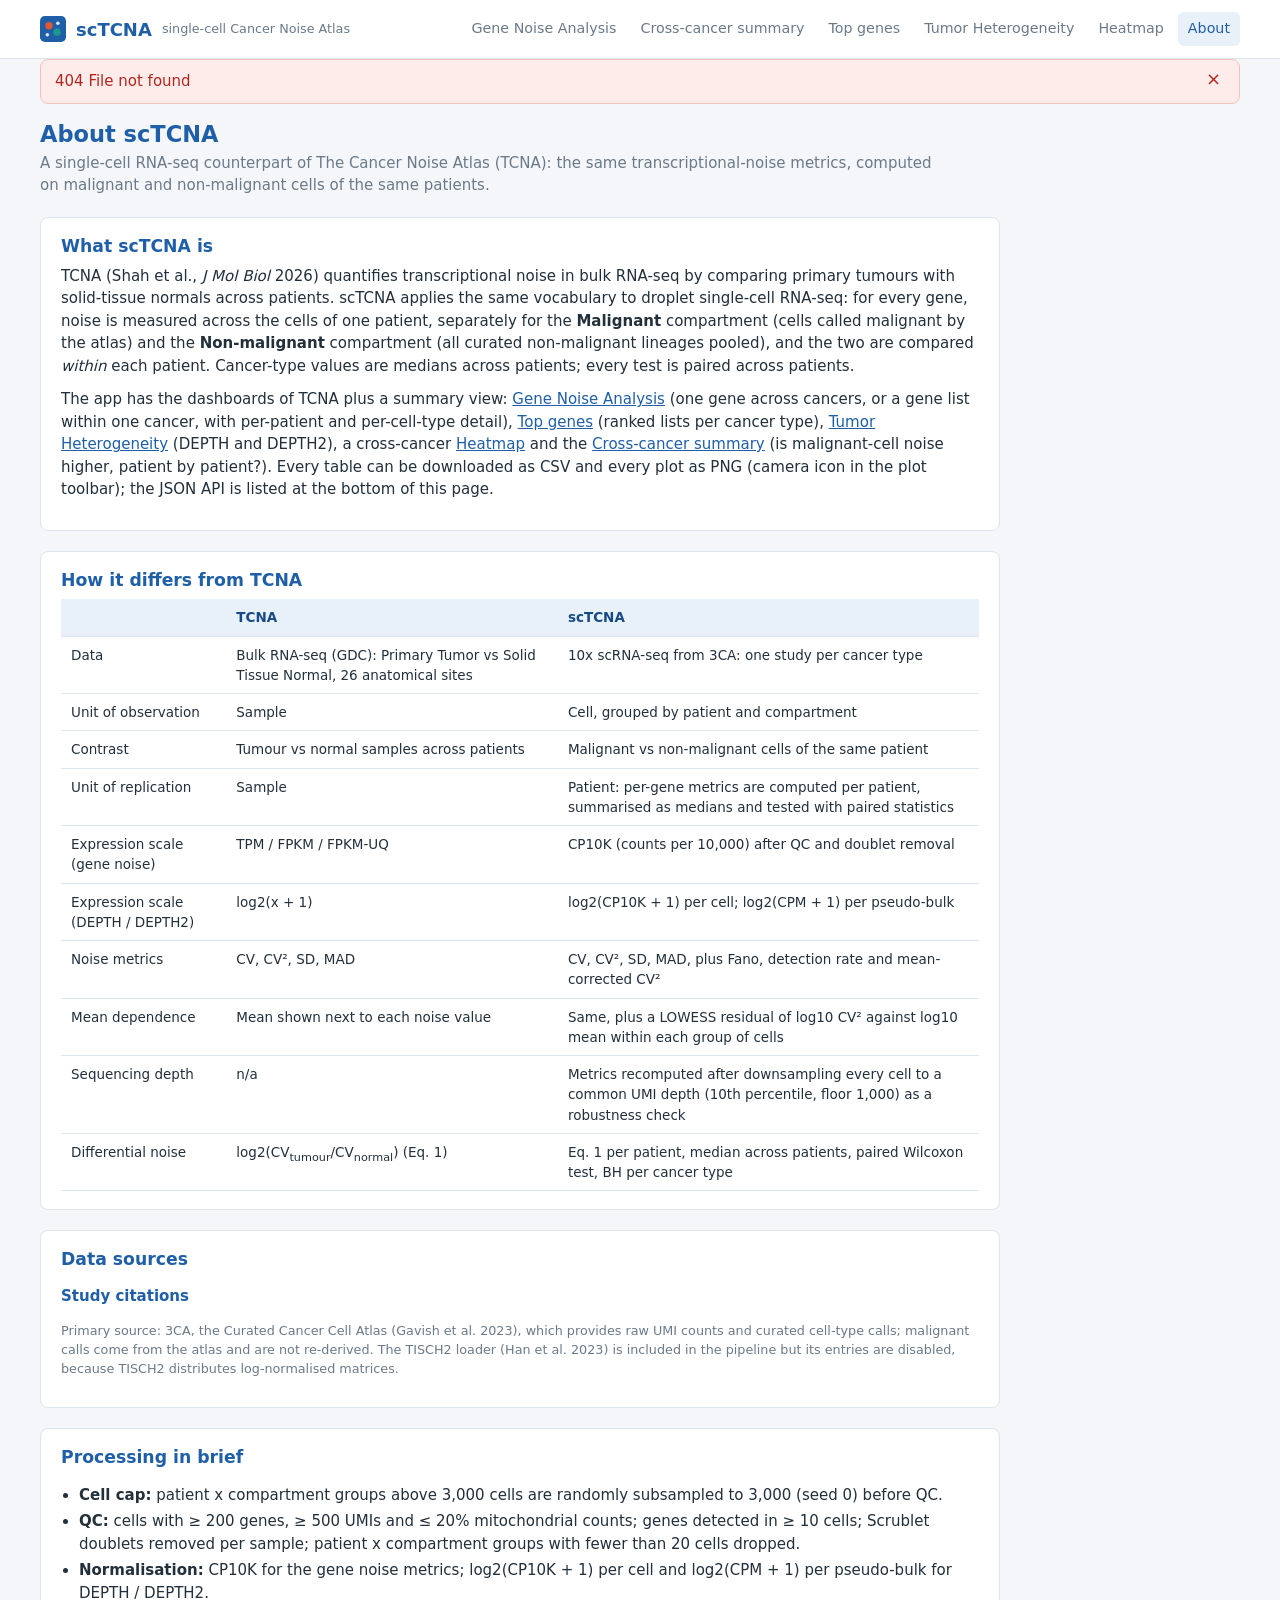
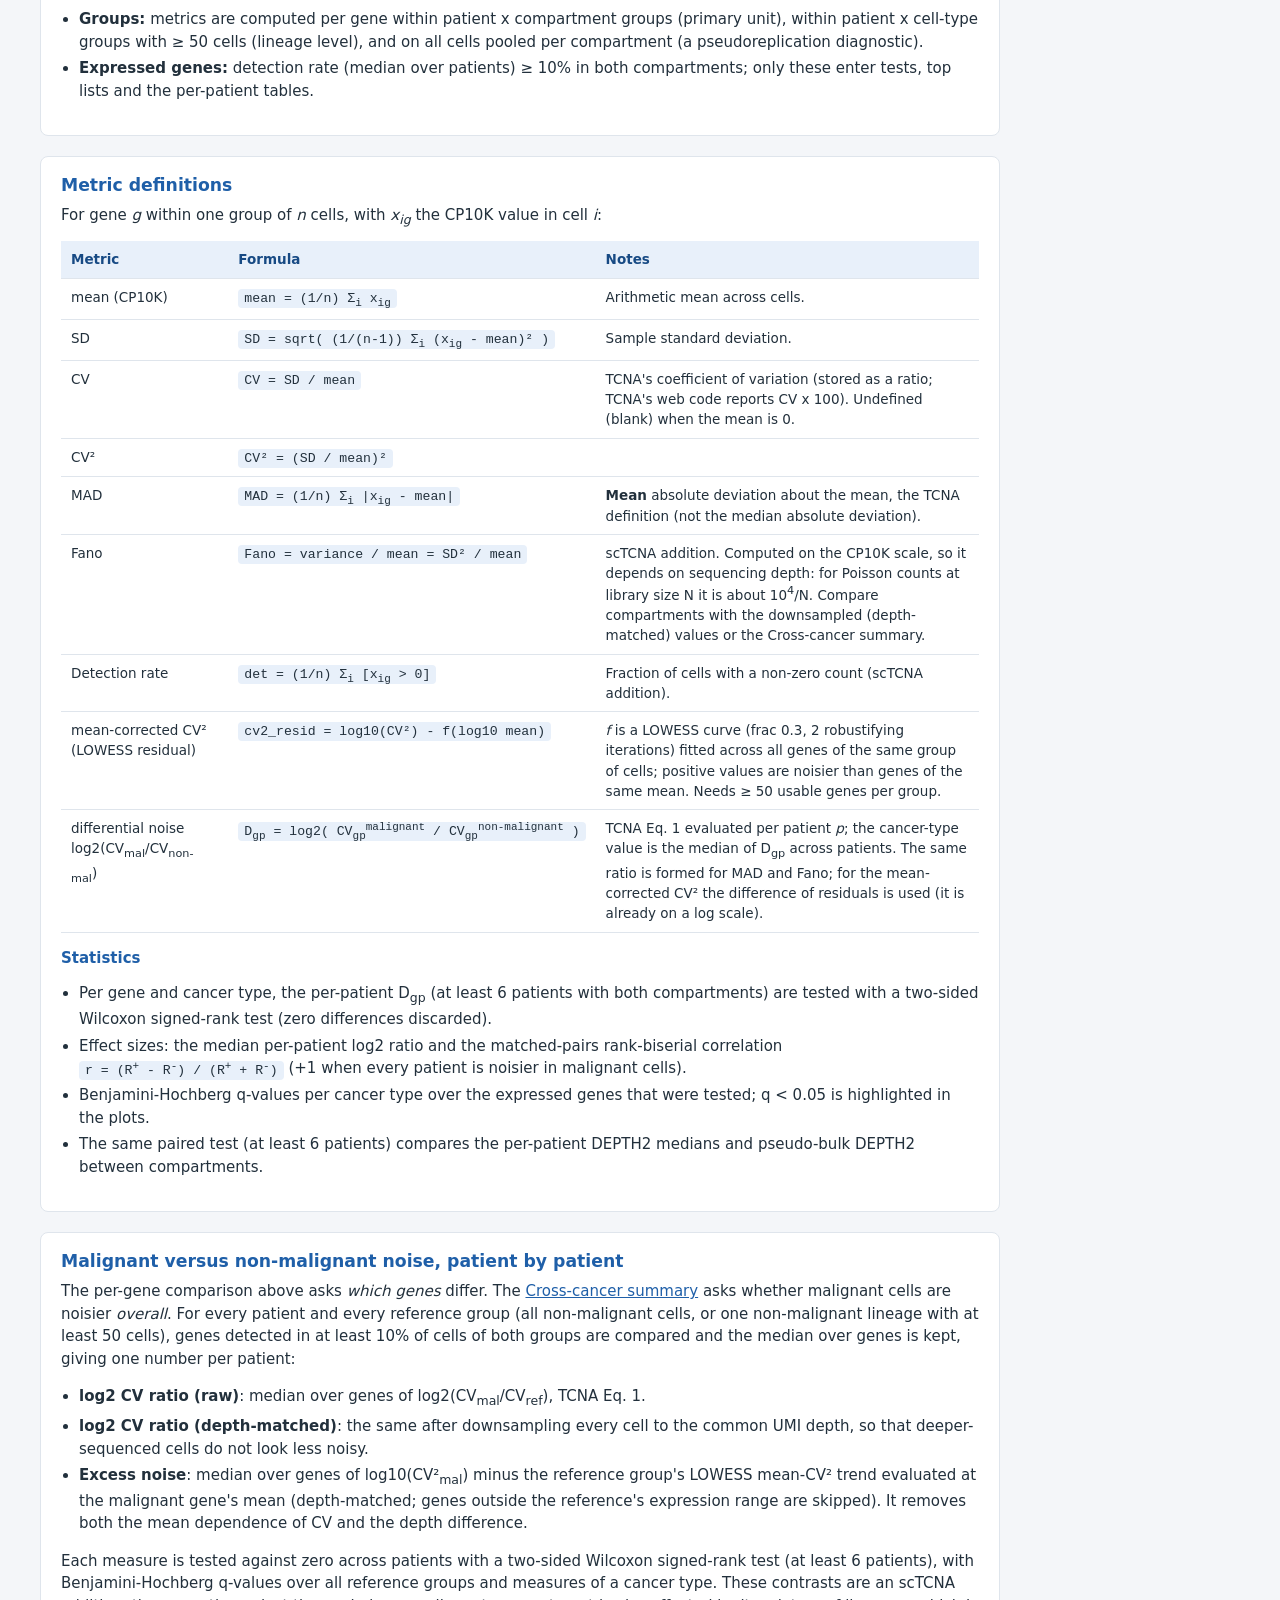
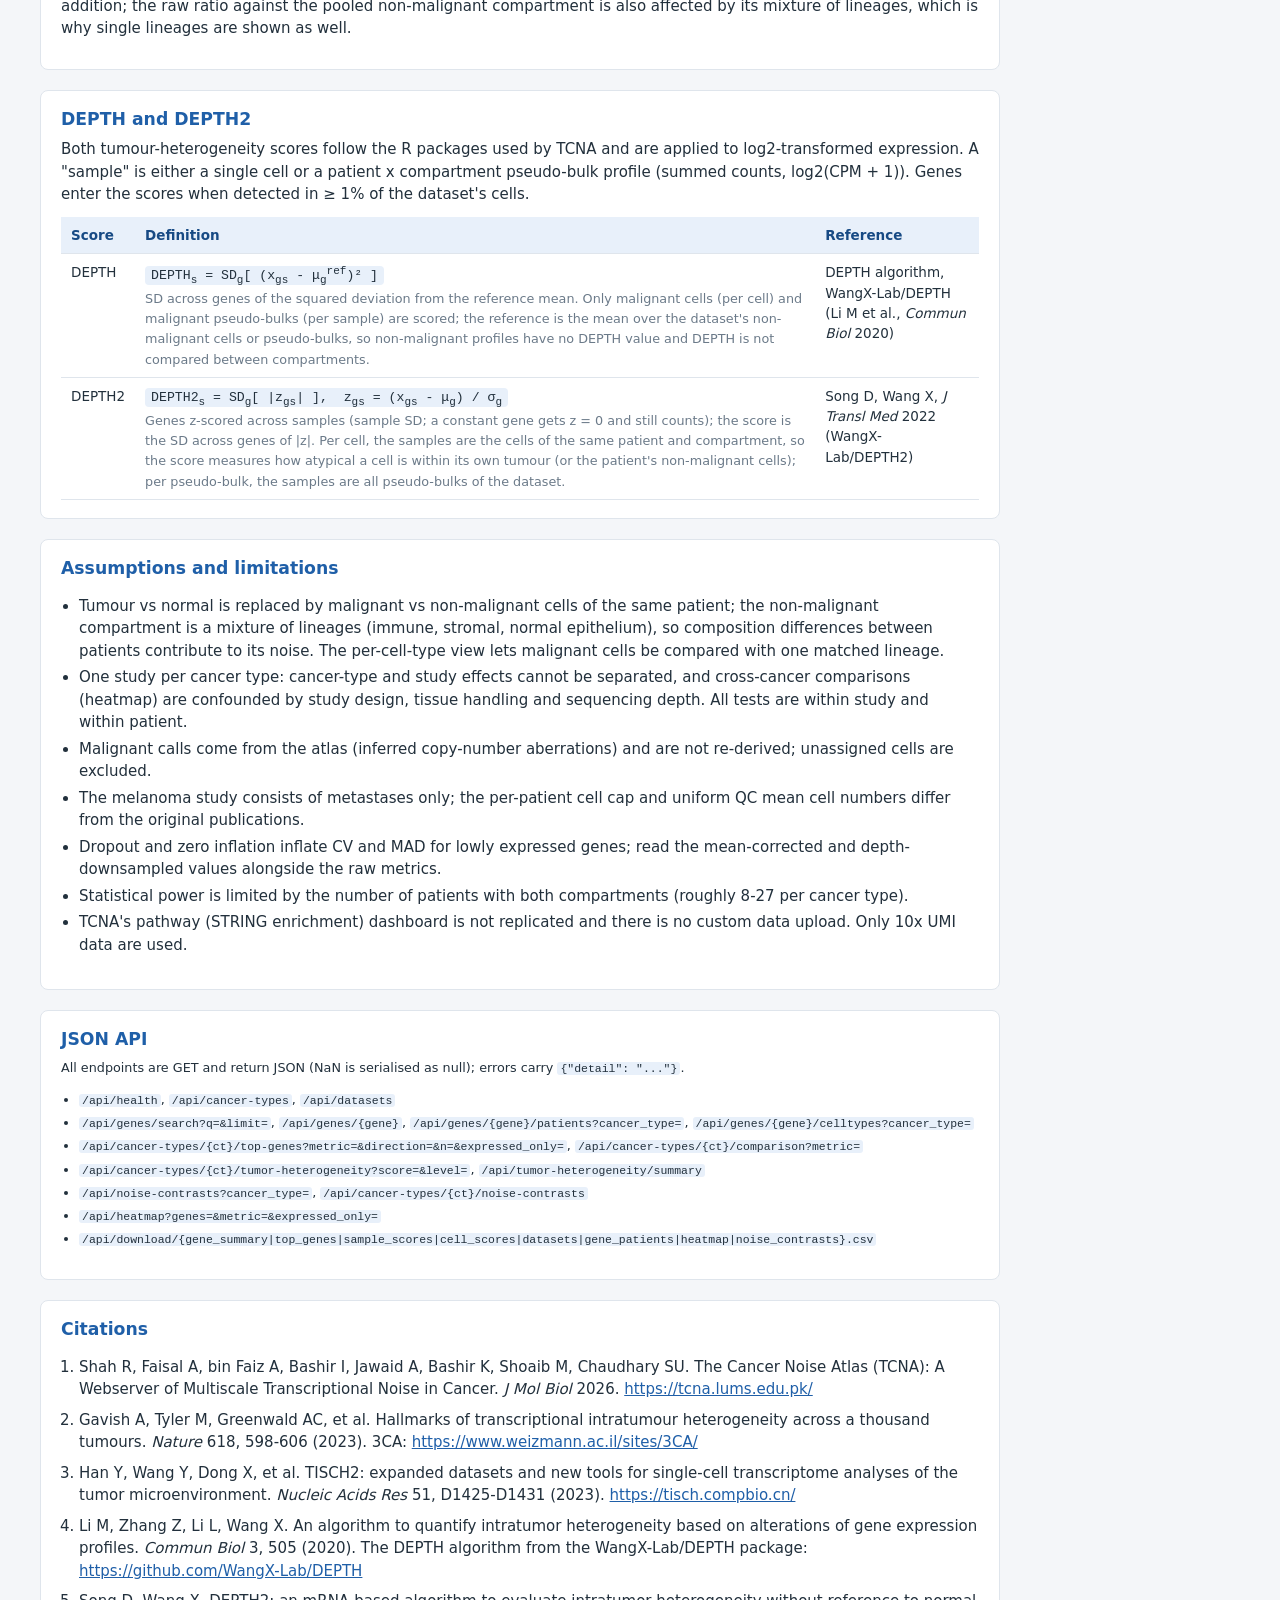
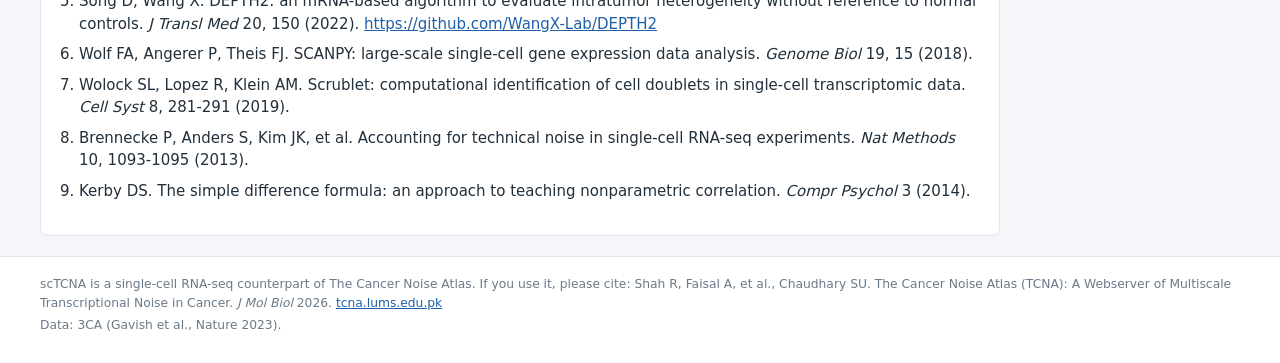
==== commit 751e7717: "Show each metric's own q-value in the app and update DEPTH wording" ====
--- a/app/static/about.html
+++ b/app/static/about.html
@@ -85,7 +85,7 @@
           <tr><td>CV</td><td><span class="formula">CV = SD / mean</span></td><td>TCNA's coefficient of variation (stored as a ratio; TCNA's web code reports CV x 100). Undefined (blank) when the mean is 0.</td></tr>
           <tr><td>CV&sup2;</td><td><span class="formula">CV&sup2; = (SD / mean)&sup2;</span></td><td></td></tr>
           <tr><td>MAD</td><td><span class="formula">MAD = (1/n) &Sigma;<sub>i</sub> |x<sub>ig</sub> - mean|</span></td><td><strong>Mean</strong> absolute deviation about the mean, the TCNA definition (not the median absolute deviation).</td></tr>
-          <tr><td>Fano</td><td><span class="formula">Fano = variance / mean = SD&sup2; / mean</span></td><td>scTCNA addition; Poisson sampling noise gives Fano = 1.</td></tr>
+          <tr><td>Fano</td><td><span class="formula">Fano = variance / mean = SD&sup2; / mean</span></td><td>scTCNA addition. Computed on the CP10K scale, so it depends on sequencing depth: for Poisson counts at library size N it is about 10<sup>4</sup>/N. Compare compartments with the downsampled (depth-matched) values or the Cross-cancer summary.</td></tr>
           <tr><td>Detection rate</td><td><span class="formula">det = (1/n) &Sigma;<sub>i</sub> [x<sub>ig</sub> &gt; 0]</span></td><td>Fraction of cells with a non-zero count (scTCNA addition).</td></tr>
           <tr><td>mean-corrected CV&sup2; (LOWESS residual)</td><td><span class="formula">cv2_resid = log10(CV&sup2;) - f(log10 mean)</span></td><td><em>f</em> is a LOWESS curve (frac 0.3, 2 robustifying iterations) fitted across all genes of the same group of cells; positive values are noisier than genes of the same mean. Needs &ge; 50 usable genes per group.</td></tr>
           <tr><td>differential noise log2(CV<sub>mal</sub>/CV<sub>non-mal</sub>)</td><td><span class="formula">D<sub>gp</sub> = log2( CV<sub>gp</sub><sup>malignant</sup> / CV<sub>gp</sub><sup>non-malignant</sup> )</span></td><td>TCNA Eq. 1 evaluated per patient <em>p</em>; the cancer-type value is the median of D<sub>gp</sub> across patients. The same ratio is formed for MAD and Fano; for the mean-corrected CV&sup2; the difference of residuals is used (it is already on a log scale).</td></tr>
@@ -93,10 +93,10 @@
       </table>
       <h3 style="margin-top: 16px;">Statistics</h3>
       <ul>
-        <li>Per gene and cancer type, the per-patient D<sub>gp</sub> (at least 5 patients with both compartments) are tested with a two-sided Wilcoxon signed-rank test (zero differences discarded).</li>
+        <li>Per gene and cancer type, the per-patient D<sub>gp</sub> (at least 6 patients with both compartments) are tested with a two-sided Wilcoxon signed-rank test (zero differences discarded).</li>
         <li>Effect sizes: the median per-patient log2 ratio and the matched-pairs rank-biserial correlation <span class="formula">r = (R<sup>+</sup> - R<sup>-</sup>) / (R<sup>+</sup> + R<sup>-</sup>)</span> (+1 when every patient is noisier in malignant cells).</li>
         <li>Benjamini-Hochberg q-values per cancer type over the expressed genes that were tested; q &lt; 0.05 is highlighted in the plots.</li>
-        <li>The same paired test (at least 3 patients) compares the per-patient DEPTH / DEPTH2 medians and pseudo-bulk scores between compartments.</li>
+        <li>The same paired test (at least 6 patients) compares the per-patient DEPTH2 medians and pseudo-bulk DEPTH2 between compartments.</li>
       </ul>
     </section>
 
@@ -108,7 +108,7 @@
         <li><strong>log2 CV ratio (depth-matched)</strong>: the same after downsampling every cell to the common UMI depth, so that deeper-sequenced cells do not look less noisy.</li>
         <li><strong>Excess noise</strong>: median over genes of log10(CV&sup2;<sub>mal</sub>) minus the reference group's LOWESS mean-CV&sup2; trend evaluated at the malignant gene's mean (depth-matched; genes outside the reference's expression range are skipped). It removes both the mean dependence of CV and the depth difference.</li>
       </ul>
-      <p>Each measure is tested against zero across patients with a two-sided Wilcoxon signed-rank test (at least 5 patients). These contrasts are an scTCNA addition; the raw ratio against the pooled non-malignant compartment is also affected by its mixture of lineages, which is why single lineages are shown as well.</p>
+      <p>Each measure is tested against zero across patients with a two-sided Wilcoxon signed-rank test (at least 6 patients), with Benjamini-Hochberg q-values over all reference groups and measures of a cancer type. These contrasts are an scTCNA addition; the raw ratio against the pooled non-malignant compartment is also affected by its mixture of lineages, which is why single lineages are shown as well.</p>
     </section>
 
     <section class="card about-section">
@@ -117,8 +117,8 @@
       <table class="info-table">
         <thead><tr><th>Score</th><th>Definition</th><th>Reference</th></tr></thead>
         <tbody>
-          <tr><td>DEPTH</td><td><span class="formula">DEPTH<sub>s</sub> = SD<sub>g</sub>[ (x<sub>gs</sub> - &mu;<sub>g</sub><sup>ref</sup>)&sup2; ]</span><br><span class="small muted">SD across genes of the squared deviation from the reference mean; the reference is the mean over non-malignant cells (per cell) or non-malignant pseudo-bulks (per sample), which is why non-malignant pseudo-bulks have no DEPTH value.</span></td><td>DEPTH algorithm, WangX-Lab/DEPTH (Li M et al., <em>Commun Biol</em> 2020)</td></tr>
-          <tr><td>DEPTH2</td><td><span class="formula">DEPTH2<sub>s</sub> = SD<sub>g</sub>[ |z<sub>gs</sub>| ],&nbsp; z<sub>gs</sub> = (x<sub>gs</sub> - &mu;<sub>g</sub>) / &sigma;<sub>g</sub></span><br><span class="small muted">Genes z-scored across samples (sample SD; a constant gene gets z = 0 and still counts); the score is the SD across genes of |z|. No normal reference needed.</span></td><td>Song D, Wang X, <em>J Transl Med</em> 2022 (WangX-Lab/DEPTH2)</td></tr>
+          <tr><td>DEPTH</td><td><span class="formula">DEPTH<sub>s</sub> = SD<sub>g</sub>[ (x<sub>gs</sub> - &mu;<sub>g</sub><sup>ref</sup>)&sup2; ]</span><br><span class="small muted">SD across genes of the squared deviation from the reference mean. Only malignant cells (per cell) and malignant pseudo-bulks (per sample) are scored; the reference is the mean over the dataset's non-malignant cells or pseudo-bulks, so non-malignant profiles have no DEPTH value and DEPTH is not compared between compartments.</span></td><td>DEPTH algorithm, WangX-Lab/DEPTH (Li M et al., <em>Commun Biol</em> 2020)</td></tr>
+          <tr><td>DEPTH2</td><td><span class="formula">DEPTH2<sub>s</sub> = SD<sub>g</sub>[ |z<sub>gs</sub>| ],&nbsp; z<sub>gs</sub> = (x<sub>gs</sub> - &mu;<sub>g</sub>) / &sigma;<sub>g</sub></span><br><span class="small muted">Genes z-scored across samples (sample SD; a constant gene gets z = 0 and still counts); the score is the SD across genes of |z|. Per cell, the samples are the cells of the same patient and compartment, so the score measures how atypical a cell is within its own tumour (or the patient's non-malignant cells); per pseudo-bulk, the samples are all pseudo-bulks of the dataset.</span></td><td>Song D, Wang X, <em>J Transl Med</em> 2022 (WangX-Lab/DEPTH2)</td></tr>
         </tbody>
       </table>
     </section>
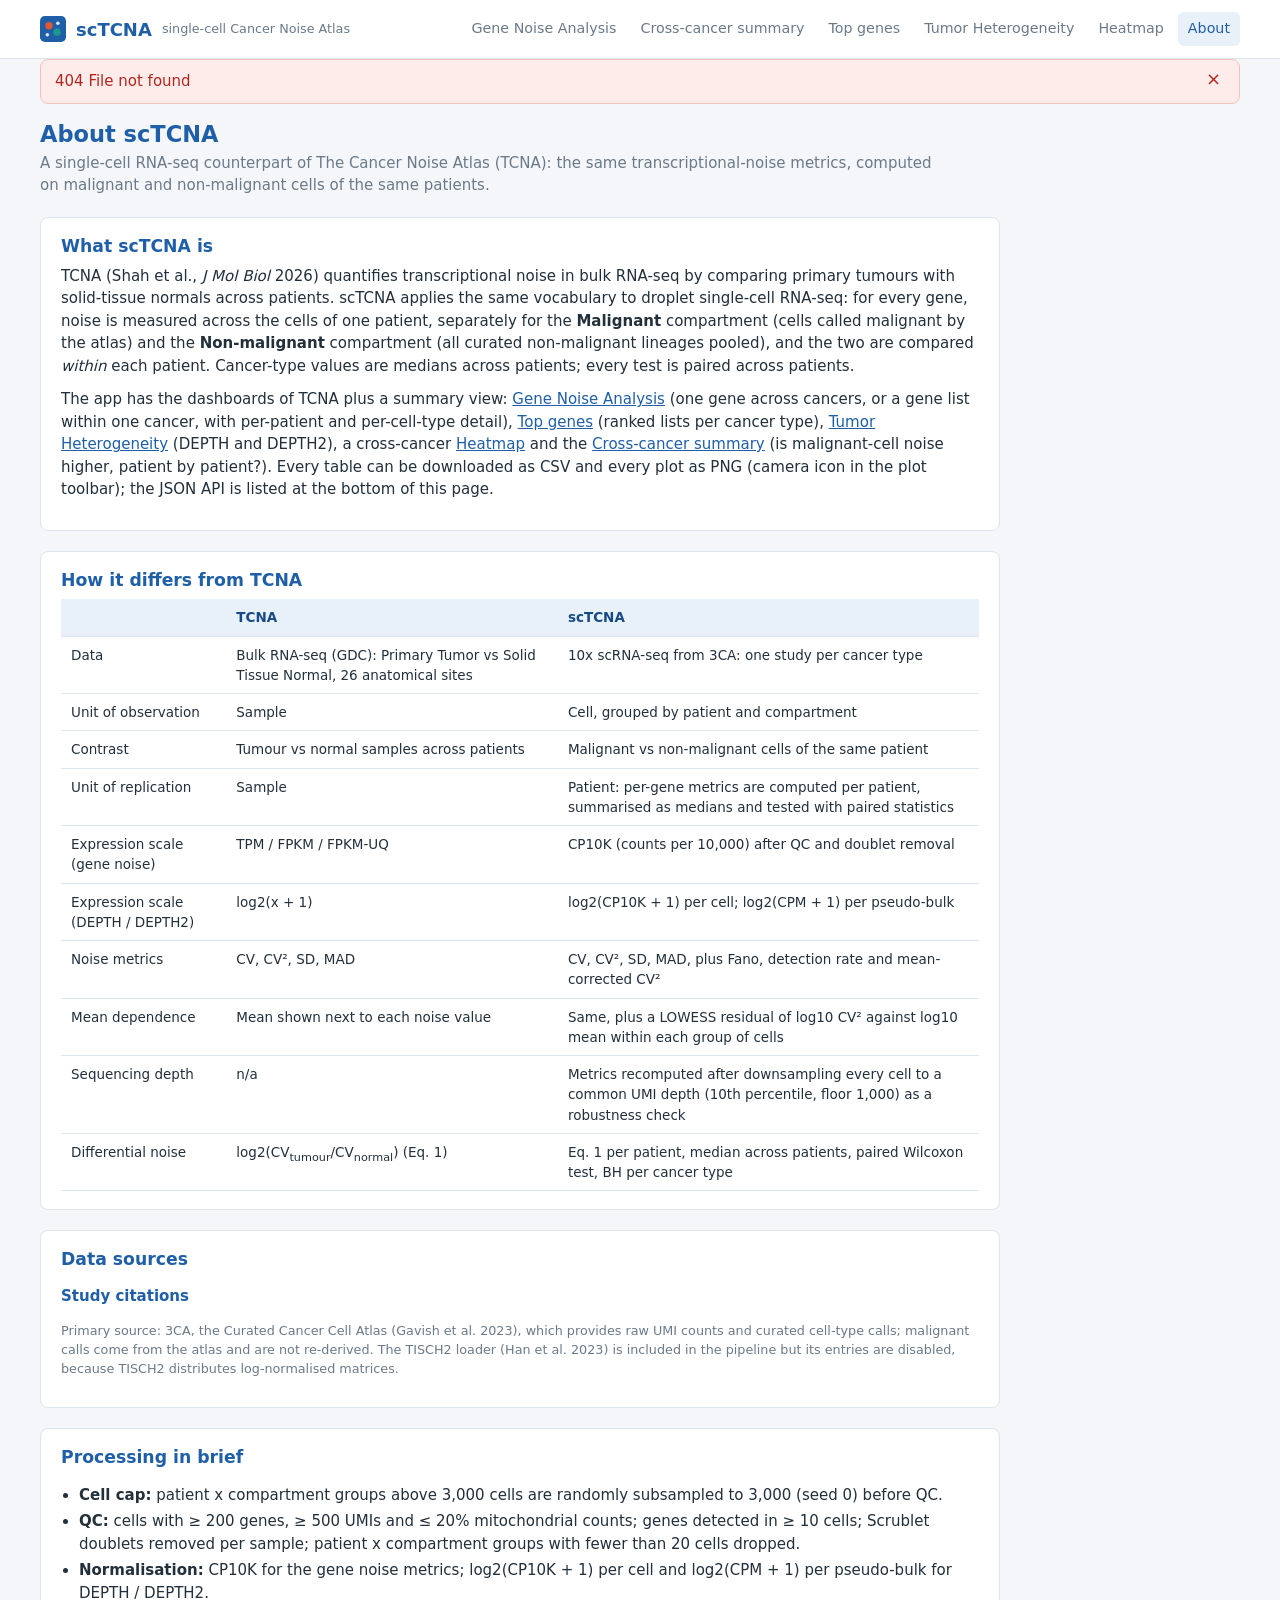
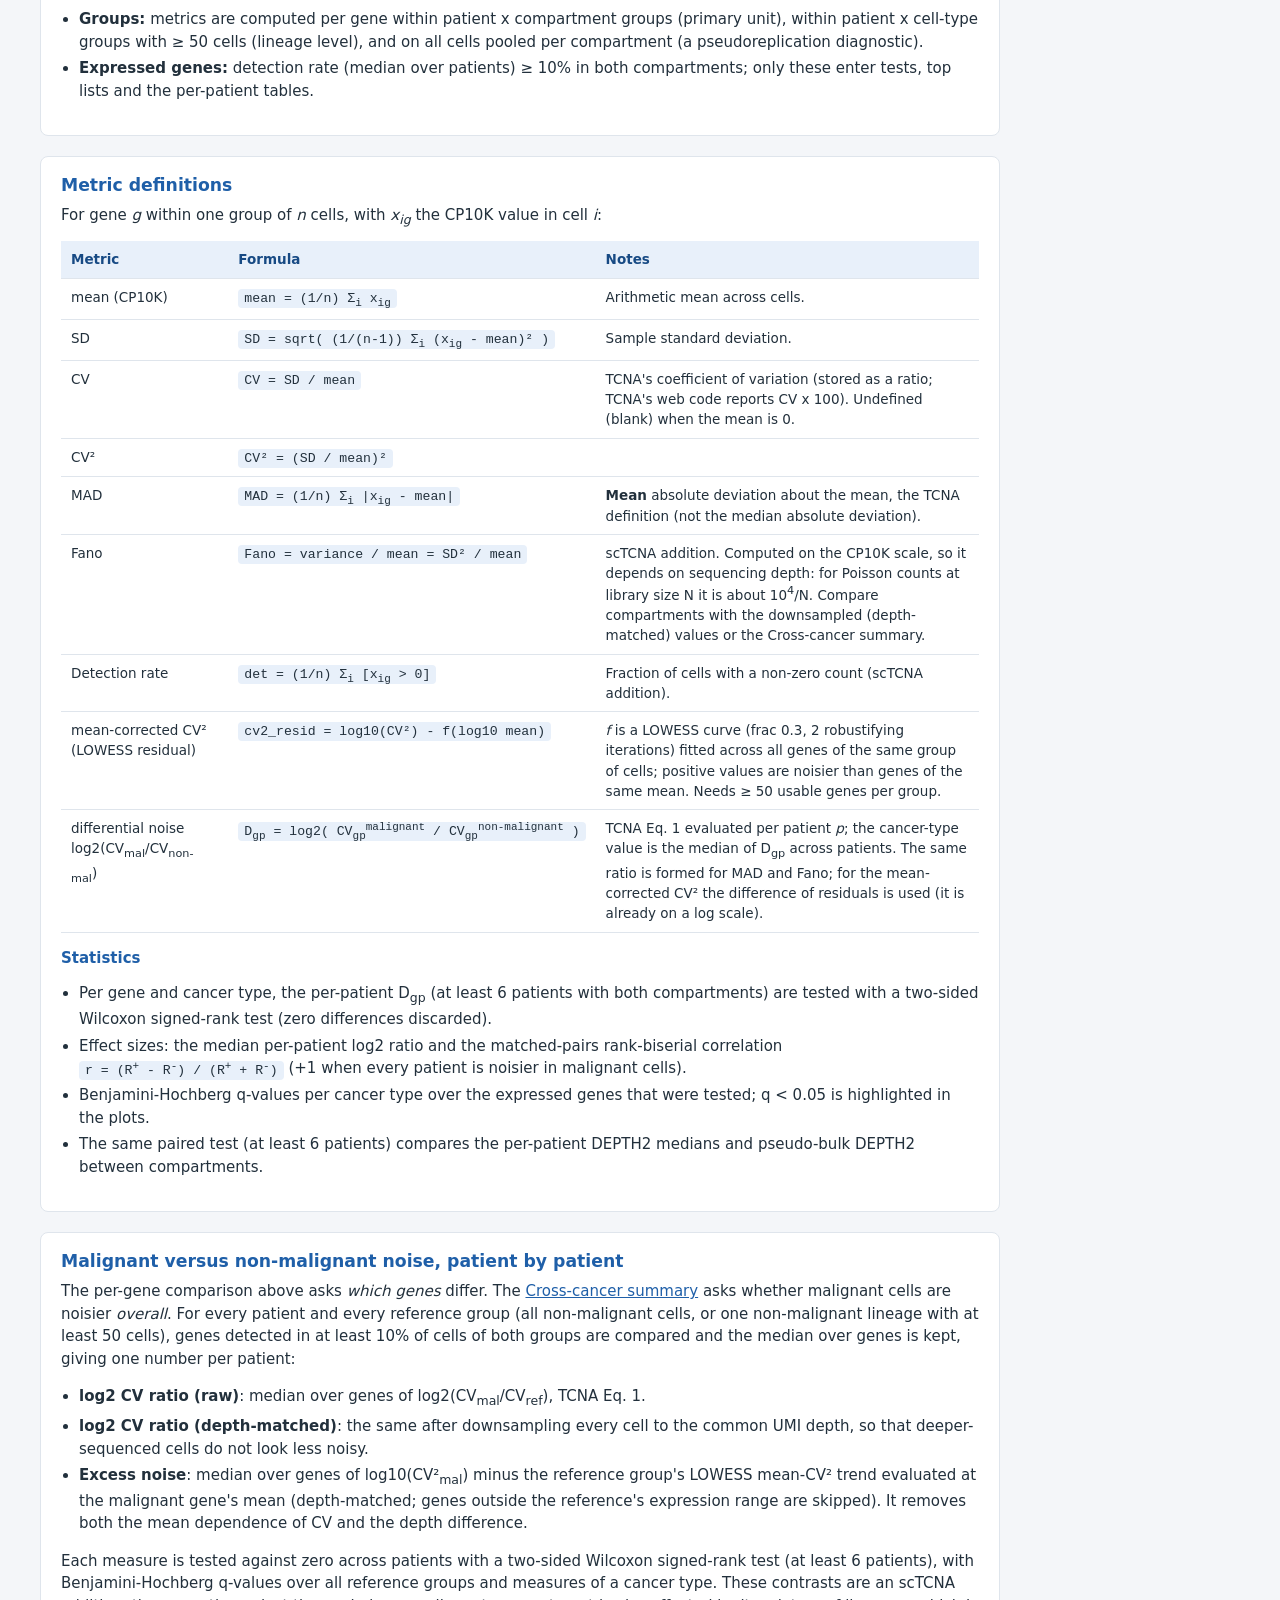
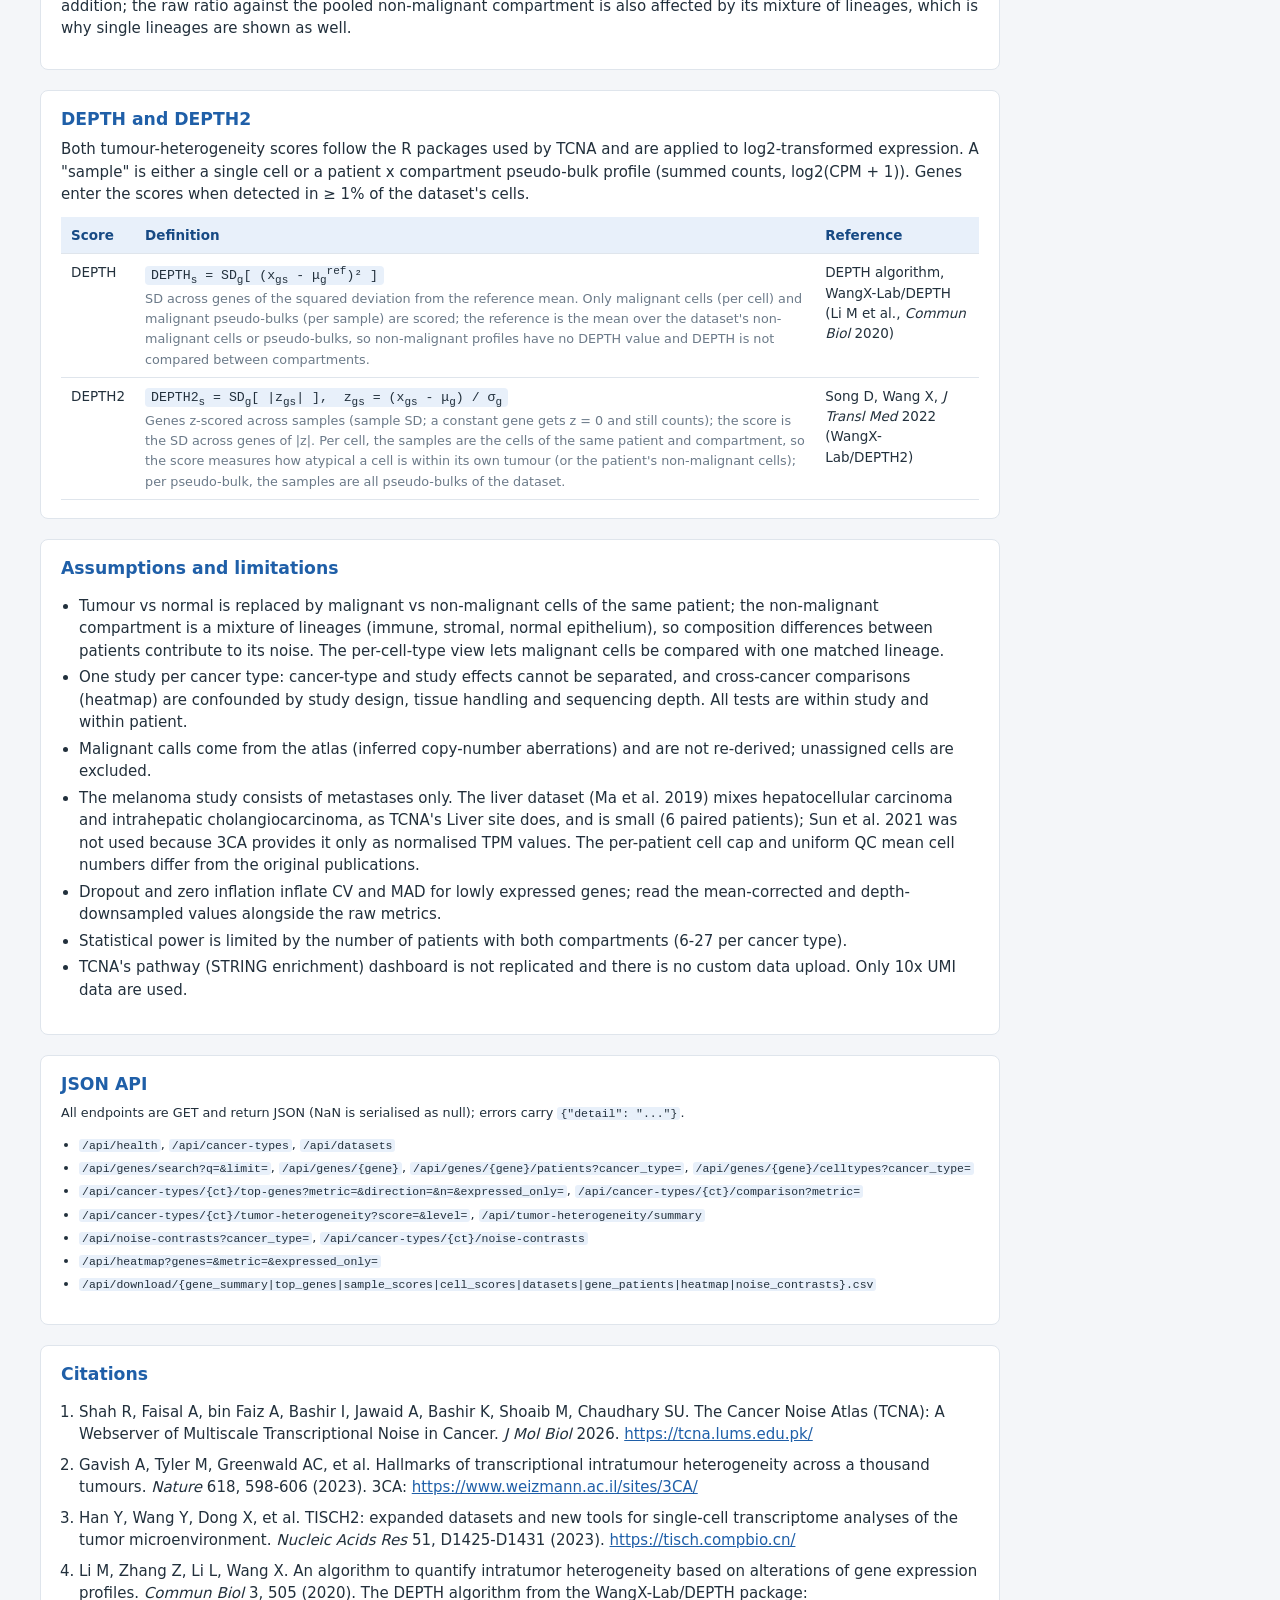
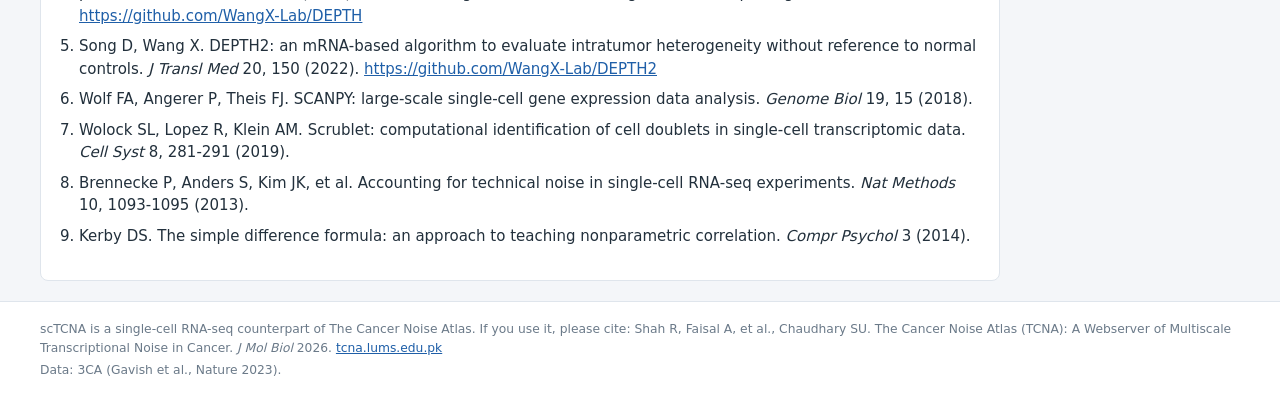
==== commit 8b75f3e0: "Open the per-patient view on a cancer type where the gene is expressed" ====
--- a/app/static/about.html
+++ b/app/static/about.html
@@ -129,9 +129,9 @@
         <li>Tumour vs normal is replaced by malignant vs non-malignant cells of the same patient; the non-malignant compartment is a mixture of lineages (immune, stromal, normal epithelium), so composition differences between patients contribute to its noise. The per-cell-type view lets malignant cells be compared with one matched lineage.</li>
         <li>One study per cancer type: cancer-type and study effects cannot be separated, and cross-cancer comparisons (heatmap) are confounded by study design, tissue handling and sequencing depth. All tests are within study and within patient.</li>
         <li>Malignant calls come from the atlas (inferred copy-number aberrations) and are not re-derived; unassigned cells are excluded.</li>
-        <li>The melanoma study consists of metastases only; the per-patient cell cap and uniform QC mean cell numbers differ from the original publications.</li>
+        <li>The melanoma study consists of metastases only. The liver dataset (Ma et al. 2019) mixes hepatocellular carcinoma and intrahepatic cholangiocarcinoma, as TCNA's Liver site does, and is small (6 paired patients); Sun et al. 2021 was not used because 3CA provides it only as normalised TPM values. The per-patient cell cap and uniform QC mean cell numbers differ from the original publications.</li>
         <li>Dropout and zero inflation inflate CV and MAD for lowly expressed genes; read the mean-corrected and depth-downsampled values alongside the raw metrics.</li>
-        <li>Statistical power is limited by the number of patients with both compartments (roughly 8-27 per cancer type).</li>
+        <li>Statistical power is limited by the number of patients with both compartments (6-27 per cancer type).</li>
         <li>TCNA's pathway (STRING enrichment) dashboard is not replicated and there is no custom data upload. Only 10x UMI data are used.</li>
       </ul>
     </section>
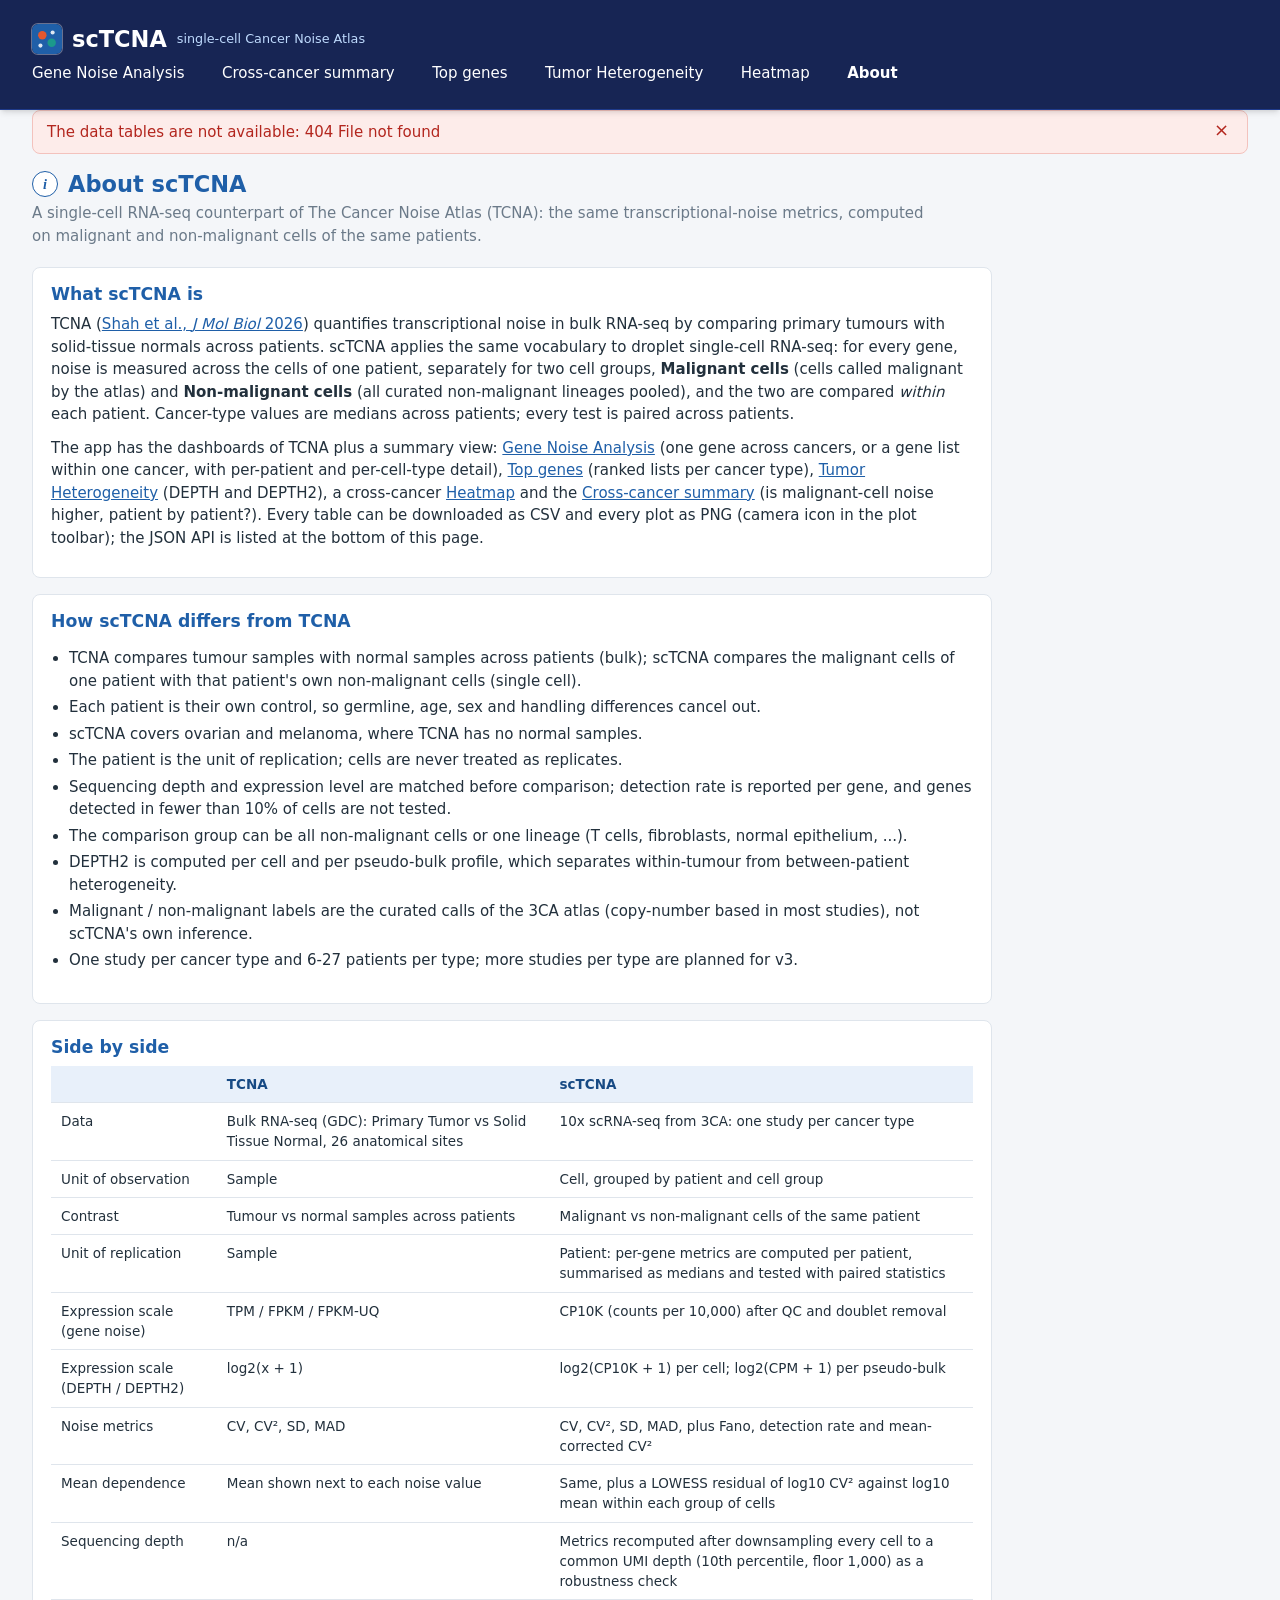
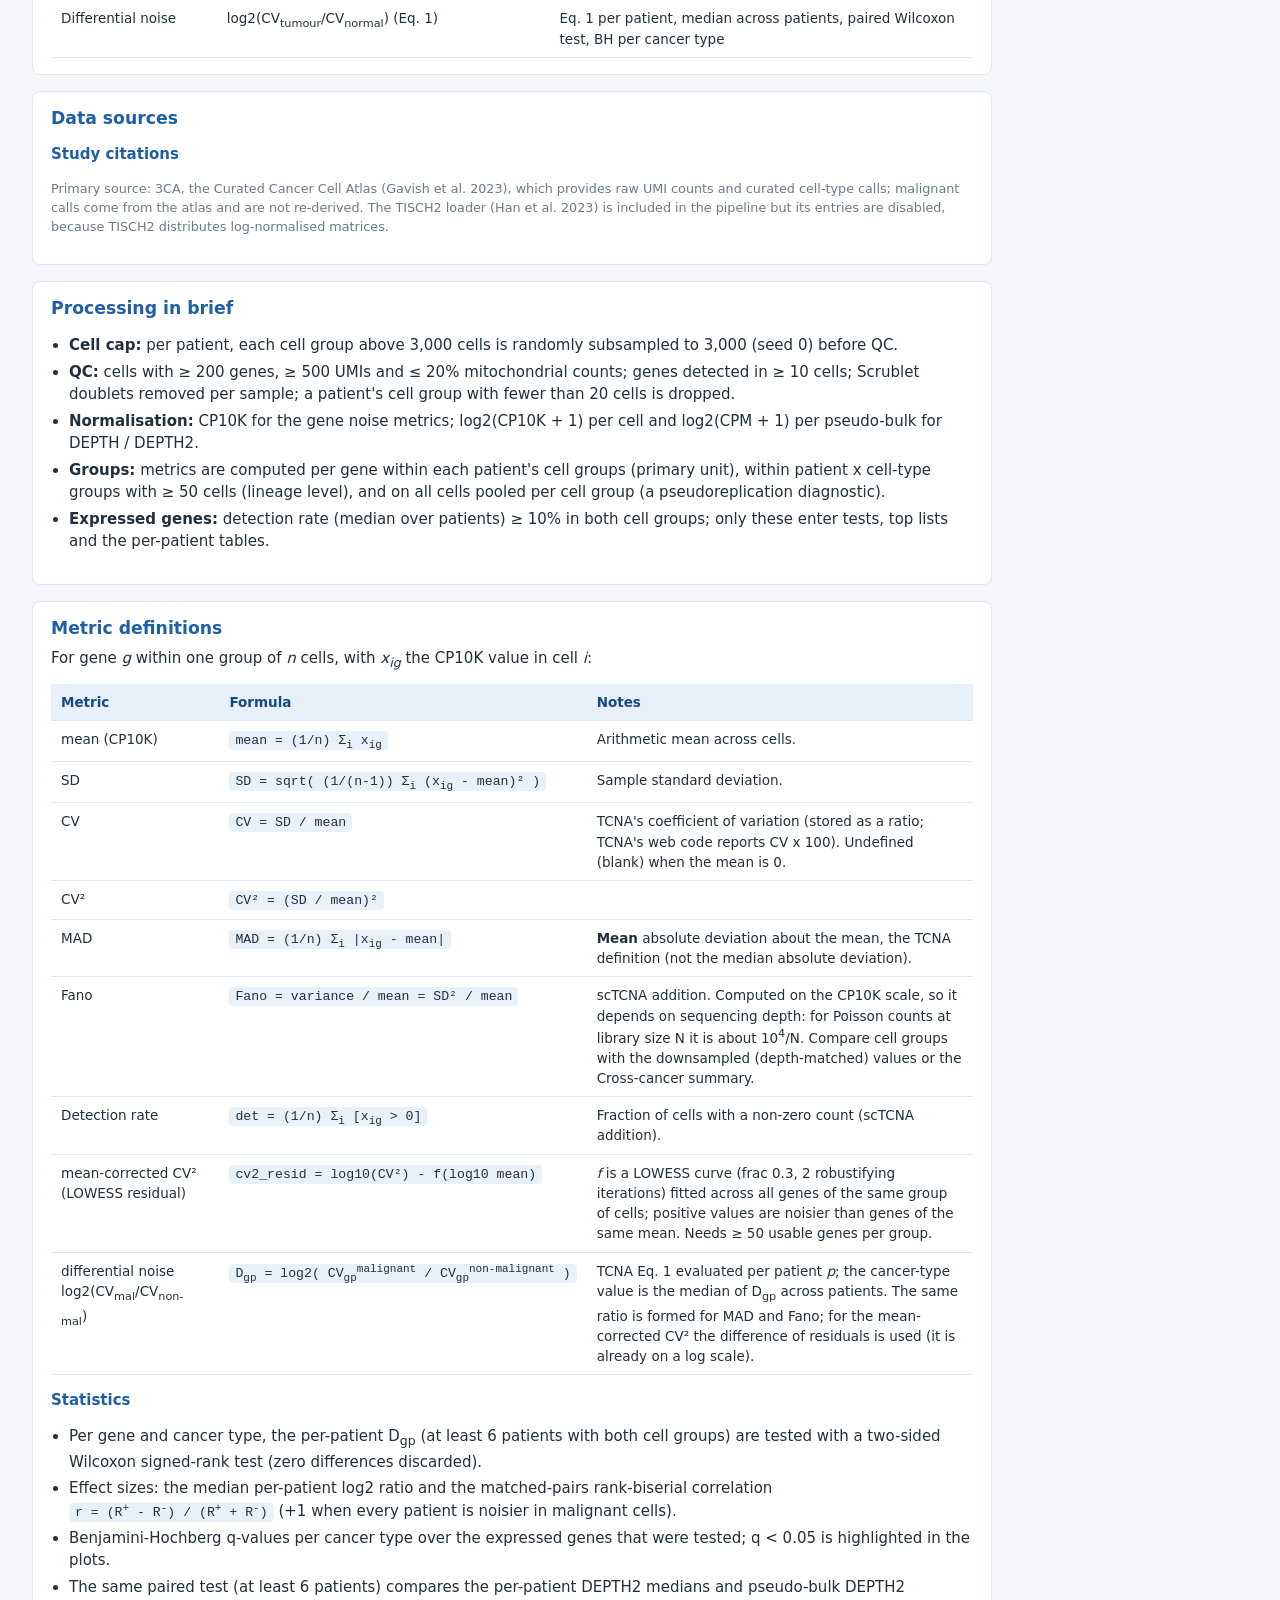
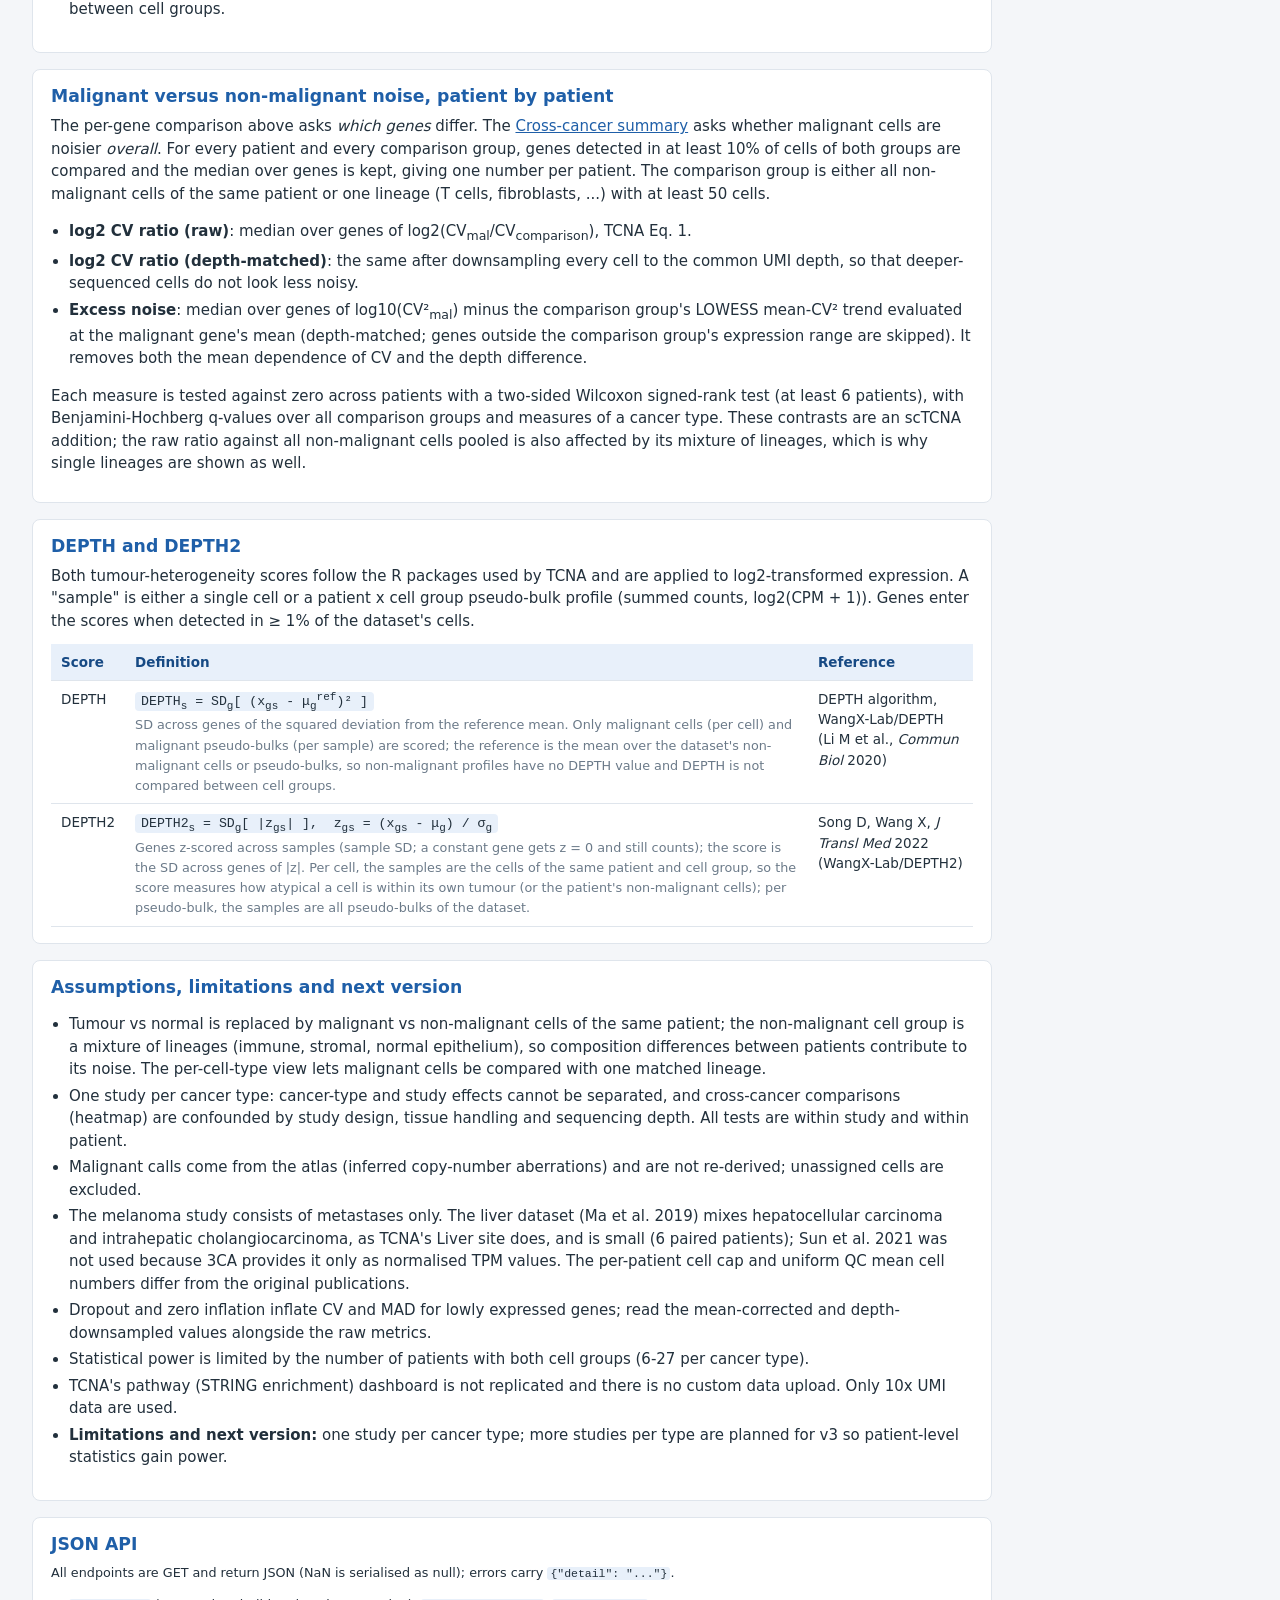
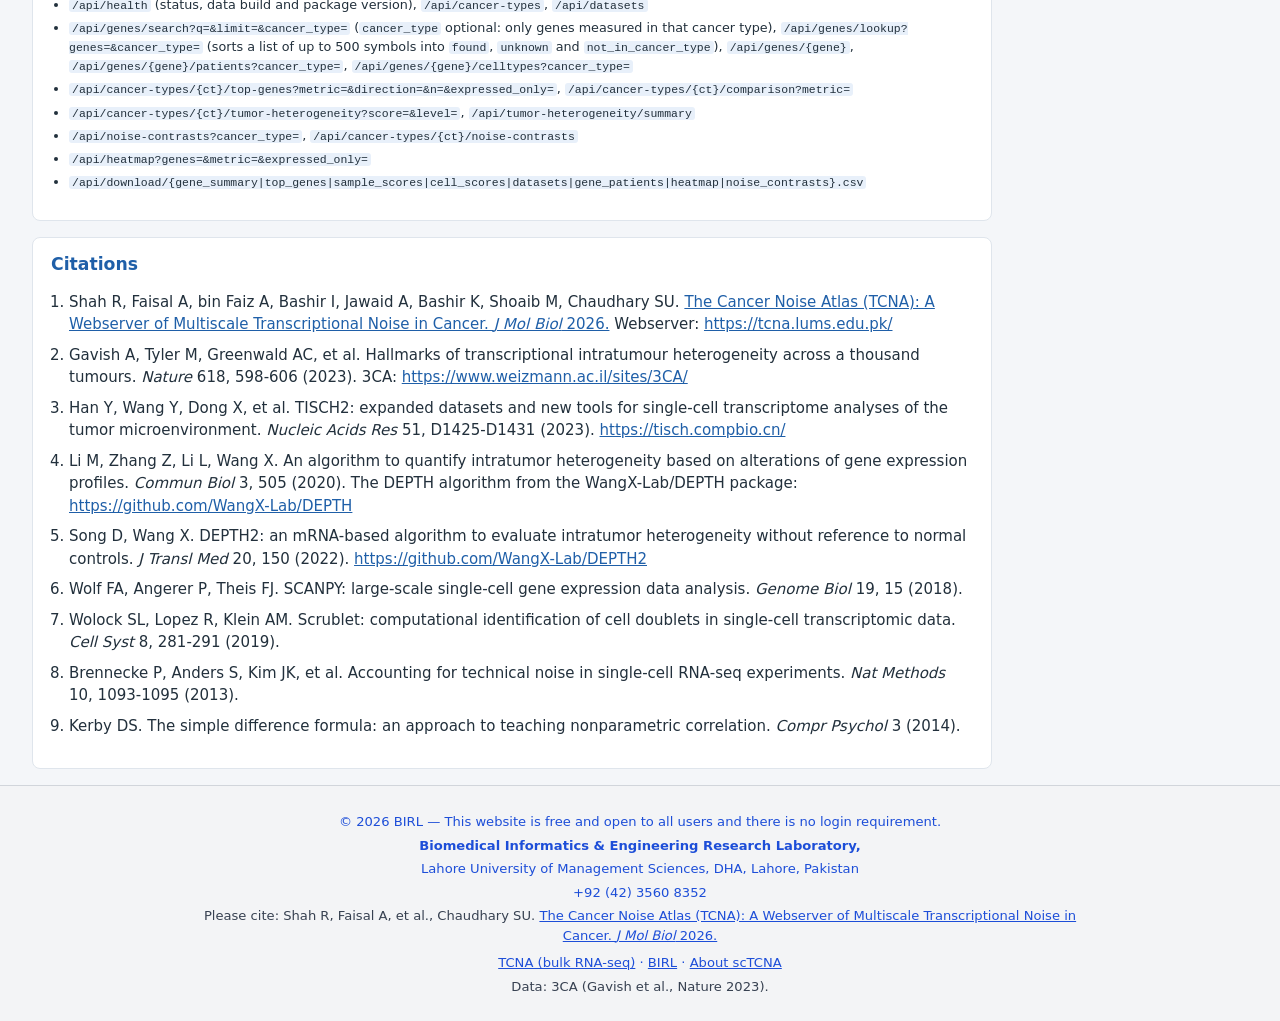
==== commit 6d6dc5c3: "Address the 12 November web-app review (v0.1.1) Fix plots that stopped updating after the first redr" ====
--- a/app/static/about.html
+++ b/app/static/about.html
@@ -27,22 +27,46 @@
   <main class="container">
     <div id="error-banner" class="error-banner" role="alert" hidden><span id="error-text"></span><button type="button" id="error-dismiss" aria-label="Dismiss">&times;</button></div>
 
-    <h1 class="page-title">About scTCNA</h1>
+    <div class="page-head"><h1 class="page-title">About scTCNA</h1></div>
+    <template id="page-info">
+      <h2>About scTCNA</h2>
+      <ul>
+        <li>What scTCNA is and how it differs from bulk TCNA.</li>
+        <li>Data sources, processing steps, metric definitions and statistics.</li>
+        <li>Assumptions, limitations and the next version.</li>
+        <li>The JSON API and the citations.</li>
+      </ul>
+    </template>
     <p class="page-lead">A single-cell RNA-seq counterpart of The Cancer Noise Atlas (TCNA): the same transcriptional-noise metrics, computed on malignant and non-malignant cells of the same patients.</p>
 
     <section class="card about-section">
       <h2>What scTCNA is</h2>
-      <p>TCNA (Shah et al., <em>J Mol Biol</em> 2026) quantifies transcriptional noise in bulk RNA-seq by comparing primary tumours with solid-tissue normals across patients. scTCNA applies the same vocabulary to droplet single-cell RNA-seq: for every gene, noise is measured across the cells of one patient, separately for the <strong>Malignant</strong> compartment (cells called malignant by the atlas) and the <strong>Non-malignant</strong> compartment (all curated non-malignant lineages pooled), and the two are compared <em>within</em> each patient. Cancer-type values are medians across patients; every test is paired across patients.</p>
+      <p>TCNA (<a href="https://www.sciencedirect.com/science/article/pii/S0022283626002159" target="_blank" rel="noopener">Shah et al., <em>J Mol Biol</em> 2026</a><!-- DOI: fill when available -->) quantifies transcriptional noise in bulk RNA-seq by comparing primary tumours with solid-tissue normals across patients. scTCNA applies the same vocabulary to droplet single-cell RNA-seq: for every gene, noise is measured across the cells of one patient, separately for two cell groups, <strong>Malignant cells</strong> (cells called malignant by the atlas) and <strong>Non-malignant cells</strong> (all curated non-malignant lineages pooled), and the two are compared <em>within</em> each patient. Cancer-type values are medians across patients; every test is paired across patients.</p>
       <p>The app has the dashboards of TCNA plus a summary view: <a href="index.html">Gene Noise Analysis</a> (one gene across cancers, or a gene list within one cancer, with per-patient and per-cell-type detail), <a href="top-genes.html">Top genes</a> (ranked lists per cancer type), <a href="tumor.html">Tumor Heterogeneity</a> (DEPTH and DEPTH2), a cross-cancer <a href="heatmap.html">Heatmap</a> and the <a href="summary.html">Cross-cancer summary</a> (is malignant-cell noise higher, patient by patient?). Every table can be downloaded as CSV and every plot as PNG (camera icon in the plot toolbar); the JSON API is listed at the bottom of this page.</p>
     </section>
 
     <section class="card about-section">
-      <h2>How it differs from TCNA</h2>
+      <h2>How scTCNA differs from TCNA</h2>
+      <ul>
+        <li>TCNA compares tumour samples with normal samples across patients (bulk); scTCNA compares the malignant cells of one patient with that patient's own non-malignant cells (single cell).</li>
+        <li>Each patient is their own control, so germline, age, sex and handling differences cancel out.</li>
+        <li>scTCNA covers ovarian and melanoma, where TCNA has no normal samples.</li>
+        <li>The patient is the unit of replication; cells are never treated as replicates.</li>
+        <li>Sequencing depth and expression level are matched before comparison; detection rate is reported per gene, and genes detected in fewer than 10% of cells are not tested.</li>
+        <li>The comparison group can be all non-malignant cells or one lineage (T cells, fibroblasts, normal epithelium, ...).</li>
+        <li>DEPTH2 is computed per cell and per pseudo-bulk profile, which separates within-tumour from between-patient heterogeneity.</li>
+        <li>Malignant / non-malignant labels are the curated calls of the 3CA atlas (copy-number based in most studies), not scTCNA's own inference.</li>
+        <li>One study per cancer type and 6-27 patients per type; more studies per type are planned for v3.</li>
+      </ul>
+    </section>
+
+    <section class="card about-section">
+      <h2>Side by side</h2>
       <table class="info-table">
         <thead><tr><th></th><th>TCNA</th><th>scTCNA</th></tr></thead>
         <tbody>
           <tr><td>Data</td><td>Bulk RNA-seq (GDC): Primary Tumor vs Solid Tissue Normal, 26 anatomical sites</td><td>10x scRNA-seq from 3CA: one study per cancer type</td></tr>
-          <tr><td>Unit of observation</td><td>Sample</td><td>Cell, grouped by patient and compartment</td></tr>
+          <tr><td>Unit of observation</td><td>Sample</td><td>Cell, grouped by patient and cell group</td></tr>
           <tr><td>Contrast</td><td>Tumour vs normal samples across patients</td><td>Malignant vs non-malignant cells of the same patient</td></tr>
           <tr><td>Unit of replication</td><td>Sample</td><td>Patient: per-gene metrics are computed per patient, summarised as medians and tested with paired statistics</td></tr>
           <tr><td>Expression scale (gene noise)</td><td>TPM / FPKM / FPKM-UQ</td><td>CP10K (counts per 10,000) after QC and doublet removal</td></tr>
@@ -66,11 +90,11 @@
     <section class="card about-section">
       <h2>Processing in brief</h2>
       <ul>
-        <li><strong>Cell cap:</strong> patient x compartment groups above 3,000 cells are randomly subsampled to 3,000 (seed 0) before QC.</li>
-        <li><strong>QC:</strong> cells with &ge; 200 genes, &ge; 500 UMIs and &le; 20% mitochondrial counts; genes detected in &ge; 10 cells; Scrublet doublets removed per sample; patient x compartment groups with fewer than 20 cells dropped.</li>
+        <li><strong>Cell cap:</strong> per patient, each cell group above 3,000 cells is randomly subsampled to 3,000 (seed 0) before QC.</li>
+        <li><strong>QC:</strong> cells with &ge; 200 genes, &ge; 500 UMIs and &le; 20% mitochondrial counts; genes detected in &ge; 10 cells; Scrublet doublets removed per sample; a patient's cell group with fewer than 20 cells is dropped.</li>
         <li><strong>Normalisation:</strong> CP10K for the gene noise metrics; log2(CP10K + 1) per cell and log2(CPM + 1) per pseudo-bulk for DEPTH / DEPTH2.</li>
-        <li><strong>Groups:</strong> metrics are computed per gene within patient x compartment groups (primary unit), within patient x cell-type groups with &ge; 50 cells (lineage level), and on all cells pooled per compartment (a pseudoreplication diagnostic).</li>
-        <li><strong>Expressed genes:</strong> detection rate (median over patients) &ge; 10% in both compartments; only these enter tests, top lists and the per-patient tables.</li>
+        <li><strong>Groups:</strong> metrics are computed per gene within each patient's cell groups (primary unit), within patient x cell-type groups with &ge; 50 cells (lineage level), and on all cells pooled per cell group (a pseudoreplication diagnostic).</li>
+        <li><strong>Expressed genes:</strong> detection rate (median over patients) &ge; 10% in both cell groups; only these enter tests, top lists and the per-patient tables.</li>
       </ul>
     </section>
 
@@ -85,7 +109,7 @@
           <tr><td>CV</td><td><span class="formula">CV = SD / mean</span></td><td>TCNA's coefficient of variation (stored as a ratio; TCNA's web code reports CV x 100). Undefined (blank) when the mean is 0.</td></tr>
           <tr><td>CV&sup2;</td><td><span class="formula">CV&sup2; = (SD / mean)&sup2;</span></td><td></td></tr>
           <tr><td>MAD</td><td><span class="formula">MAD = (1/n) &Sigma;<sub>i</sub> |x<sub>ig</sub> - mean|</span></td><td><strong>Mean</strong> absolute deviation about the mean, the TCNA definition (not the median absolute deviation).</td></tr>
-          <tr><td>Fano</td><td><span class="formula">Fano = variance / mean = SD&sup2; / mean</span></td><td>scTCNA addition. Computed on the CP10K scale, so it depends on sequencing depth: for Poisson counts at library size N it is about 10<sup>4</sup>/N. Compare compartments with the downsampled (depth-matched) values or the Cross-cancer summary.</td></tr>
+          <tr><td>Fano</td><td><span class="formula">Fano = variance / mean = SD&sup2; / mean</span></td><td>scTCNA addition. Computed on the CP10K scale, so it depends on sequencing depth: for Poisson counts at library size N it is about 10<sup>4</sup>/N. Compare cell groups with the downsampled (depth-matched) values or the Cross-cancer summary.</td></tr>
           <tr><td>Detection rate</td><td><span class="formula">det = (1/n) &Sigma;<sub>i</sub> [x<sub>ig</sub> &gt; 0]</span></td><td>Fraction of cells with a non-zero count (scTCNA addition).</td></tr>
           <tr><td>mean-corrected CV&sup2; (LOWESS residual)</td><td><span class="formula">cv2_resid = log10(CV&sup2;) - f(log10 mean)</span></td><td><em>f</em> is a LOWESS curve (frac 0.3, 2 robustifying iterations) fitted across all genes of the same group of cells; positive values are noisier than genes of the same mean. Needs &ge; 50 usable genes per group.</td></tr>
           <tr><td>differential noise log2(CV<sub>mal</sub>/CV<sub>non-mal</sub>)</td><td><span class="formula">D<sub>gp</sub> = log2( CV<sub>gp</sub><sup>malignant</sup> / CV<sub>gp</sub><sup>non-malignant</sup> )</span></td><td>TCNA Eq. 1 evaluated per patient <em>p</em>; the cancer-type value is the median of D<sub>gp</sub> across patients. The same ratio is formed for MAD and Fano; for the mean-corrected CV&sup2; the difference of residuals is used (it is already on a log scale).</td></tr>
@@ -93,46 +117,47 @@
       </table>
       <h3 style="margin-top: 16px;">Statistics</h3>
       <ul>
-        <li>Per gene and cancer type, the per-patient D<sub>gp</sub> (at least 6 patients with both compartments) are tested with a two-sided Wilcoxon signed-rank test (zero differences discarded).</li>
+        <li>Per gene and cancer type, the per-patient D<sub>gp</sub> (at least 6 patients with both cell groups) are tested with a two-sided Wilcoxon signed-rank test (zero differences discarded).</li>
         <li>Effect sizes: the median per-patient log2 ratio and the matched-pairs rank-biserial correlation <span class="formula">r = (R<sup>+</sup> - R<sup>-</sup>) / (R<sup>+</sup> + R<sup>-</sup>)</span> (+1 when every patient is noisier in malignant cells).</li>
         <li>Benjamini-Hochberg q-values per cancer type over the expressed genes that were tested; q &lt; 0.05 is highlighted in the plots.</li>
-        <li>The same paired test (at least 6 patients) compares the per-patient DEPTH2 medians and pseudo-bulk DEPTH2 between compartments.</li>
+        <li>The same paired test (at least 6 patients) compares the per-patient DEPTH2 medians and pseudo-bulk DEPTH2 between cell groups.</li>
       </ul>
     </section>
 
     <section class="card about-section">
       <h2>Malignant versus non-malignant noise, patient by patient</h2>
-      <p>The per-gene comparison above asks <em>which genes</em> differ. The <a href="summary.html">Cross-cancer summary</a> asks whether malignant cells are noisier <em>overall</em>. For every patient and every reference group (all non-malignant cells, or one non-malignant lineage with at least 50 cells), genes detected in at least 10% of cells of both groups are compared and the median over genes is kept, giving one number per patient:</p>
-      <ul>
-        <li><strong>log2 CV ratio (raw)</strong>: median over genes of log2(CV<sub>mal</sub>/CV<sub>ref</sub>), TCNA Eq. 1.</li>
+      <p>The per-gene comparison above asks <em>which genes</em> differ. The <a href="summary.html">Cross-cancer summary</a> asks whether malignant cells are noisier <em>overall</em>. For every patient and every comparison group, genes detected in at least 10% of cells of both groups are compared and the median over genes is kept, giving one number per patient. The comparison group is either all non-malignant cells of the same patient or one lineage (T cells, fibroblasts, ...) with at least 50 cells.</p>
+      <ul>
+        <li><strong>log2 CV ratio (raw)</strong>: median over genes of log2(CV<sub>mal</sub>/CV<sub>comparison</sub>), TCNA Eq. 1.</li>
         <li><strong>log2 CV ratio (depth-matched)</strong>: the same after downsampling every cell to the common UMI depth, so that deeper-sequenced cells do not look less noisy.</li>
-        <li><strong>Excess noise</strong>: median over genes of log10(CV&sup2;<sub>mal</sub>) minus the reference group's LOWESS mean-CV&sup2; trend evaluated at the malignant gene's mean (depth-matched; genes outside the reference's expression range are skipped). It removes both the mean dependence of CV and the depth difference.</li>
-      </ul>
-      <p>Each measure is tested against zero across patients with a two-sided Wilcoxon signed-rank test (at least 6 patients), with Benjamini-Hochberg q-values over all reference groups and measures of a cancer type. These contrasts are an scTCNA addition; the raw ratio against the pooled non-malignant compartment is also affected by its mixture of lineages, which is why single lineages are shown as well.</p>
+        <li><strong>Excess noise</strong>: median over genes of log10(CV&sup2;<sub>mal</sub>) minus the comparison group's LOWESS mean-CV&sup2; trend evaluated at the malignant gene's mean (depth-matched; genes outside the comparison group's expression range are skipped). It removes both the mean dependence of CV and the depth difference.</li>
+      </ul>
+      <p>Each measure is tested against zero across patients with a two-sided Wilcoxon signed-rank test (at least 6 patients), with Benjamini-Hochberg q-values over all comparison groups and measures of a cancer type. These contrasts are an scTCNA addition; the raw ratio against all non-malignant cells pooled is also affected by its mixture of lineages, which is why single lineages are shown as well.</p>
     </section>
 
     <section class="card about-section">
       <h2>DEPTH and DEPTH2</h2>
-      <p>Both tumour-heterogeneity scores follow the R packages used by TCNA and are applied to log2-transformed expression. A "sample" is either a single cell or a patient x compartment pseudo-bulk profile (summed counts, log2(CPM + 1)). Genes enter the scores when detected in &ge; 1% of the dataset's cells.</p>
+      <p>Both tumour-heterogeneity scores follow the R packages used by TCNA and are applied to log2-transformed expression. A "sample" is either a single cell or a patient x cell group pseudo-bulk profile (summed counts, log2(CPM + 1)). Genes enter the scores when detected in &ge; 1% of the dataset's cells.</p>
       <table class="info-table">
         <thead><tr><th>Score</th><th>Definition</th><th>Reference</th></tr></thead>
         <tbody>
-          <tr><td>DEPTH</td><td><span class="formula">DEPTH<sub>s</sub> = SD<sub>g</sub>[ (x<sub>gs</sub> - &mu;<sub>g</sub><sup>ref</sup>)&sup2; ]</span><br><span class="small muted">SD across genes of the squared deviation from the reference mean. Only malignant cells (per cell) and malignant pseudo-bulks (per sample) are scored; the reference is the mean over the dataset's non-malignant cells or pseudo-bulks, so non-malignant profiles have no DEPTH value and DEPTH is not compared between compartments.</span></td><td>DEPTH algorithm, WangX-Lab/DEPTH (Li M et al., <em>Commun Biol</em> 2020)</td></tr>
-          <tr><td>DEPTH2</td><td><span class="formula">DEPTH2<sub>s</sub> = SD<sub>g</sub>[ |z<sub>gs</sub>| ],&nbsp; z<sub>gs</sub> = (x<sub>gs</sub> - &mu;<sub>g</sub>) / &sigma;<sub>g</sub></span><br><span class="small muted">Genes z-scored across samples (sample SD; a constant gene gets z = 0 and still counts); the score is the SD across genes of |z|. Per cell, the samples are the cells of the same patient and compartment, so the score measures how atypical a cell is within its own tumour (or the patient's non-malignant cells); per pseudo-bulk, the samples are all pseudo-bulks of the dataset.</span></td><td>Song D, Wang X, <em>J Transl Med</em> 2022 (WangX-Lab/DEPTH2)</td></tr>
+          <tr><td>DEPTH</td><td><span class="formula">DEPTH<sub>s</sub> = SD<sub>g</sub>[ (x<sub>gs</sub> - &mu;<sub>g</sub><sup>ref</sup>)&sup2; ]</span><br><span class="small muted">SD across genes of the squared deviation from the reference mean. Only malignant cells (per cell) and malignant pseudo-bulks (per sample) are scored; the reference is the mean over the dataset's non-malignant cells or pseudo-bulks, so non-malignant profiles have no DEPTH value and DEPTH is not compared between cell groups.</span></td><td>DEPTH algorithm, WangX-Lab/DEPTH (Li M et al., <em>Commun Biol</em> 2020)</td></tr>
+          <tr><td>DEPTH2</td><td><span class="formula">DEPTH2<sub>s</sub> = SD<sub>g</sub>[ |z<sub>gs</sub>| ],&nbsp; z<sub>gs</sub> = (x<sub>gs</sub> - &mu;<sub>g</sub>) / &sigma;<sub>g</sub></span><br><span class="small muted">Genes z-scored across samples (sample SD; a constant gene gets z = 0 and still counts); the score is the SD across genes of |z|. Per cell, the samples are the cells of the same patient and cell group, so the score measures how atypical a cell is within its own tumour (or the patient's non-malignant cells); per pseudo-bulk, the samples are all pseudo-bulks of the dataset.</span></td><td>Song D, Wang X, <em>J Transl Med</em> 2022 (WangX-Lab/DEPTH2)</td></tr>
         </tbody>
       </table>
     </section>
 
     <section class="card about-section">
-      <h2>Assumptions and limitations</h2>
-      <ul>
-        <li>Tumour vs normal is replaced by malignant vs non-malignant cells of the same patient; the non-malignant compartment is a mixture of lineages (immune, stromal, normal epithelium), so composition differences between patients contribute to its noise. The per-cell-type view lets malignant cells be compared with one matched lineage.</li>
+      <h2>Assumptions, limitations and next version</h2>
+      <ul>
+        <li>Tumour vs normal is replaced by malignant vs non-malignant cells of the same patient; the non-malignant cell group is a mixture of lineages (immune, stromal, normal epithelium), so composition differences between patients contribute to its noise. The per-cell-type view lets malignant cells be compared with one matched lineage.</li>
         <li>One study per cancer type: cancer-type and study effects cannot be separated, and cross-cancer comparisons (heatmap) are confounded by study design, tissue handling and sequencing depth. All tests are within study and within patient.</li>
         <li>Malignant calls come from the atlas (inferred copy-number aberrations) and are not re-derived; unassigned cells are excluded.</li>
         <li>The melanoma study consists of metastases only. The liver dataset (Ma et al. 2019) mixes hepatocellular carcinoma and intrahepatic cholangiocarcinoma, as TCNA's Liver site does, and is small (6 paired patients); Sun et al. 2021 was not used because 3CA provides it only as normalised TPM values. The per-patient cell cap and uniform QC mean cell numbers differ from the original publications.</li>
         <li>Dropout and zero inflation inflate CV and MAD for lowly expressed genes; read the mean-corrected and depth-downsampled values alongside the raw metrics.</li>
-        <li>Statistical power is limited by the number of patients with both compartments (6-27 per cancer type).</li>
+        <li>Statistical power is limited by the number of patients with both cell groups (6-27 per cancer type).</li>
         <li>TCNA's pathway (STRING enrichment) dashboard is not replicated and there is no custom data upload. Only 10x UMI data are used.</li>
+        <li><strong>Limitations and next version:</strong> one study per cancer type; more studies per type are planned for v3 so patient-level statistics gain power.</li>
       </ul>
     </section>
 
@@ -140,8 +165,8 @@
       <h2>JSON API</h2>
       <p class="small">All endpoints are GET and return JSON (NaN is serialised as null); errors carry <code>{"detail": "..."}</code>.</p>
       <ul class="small">
-        <li><code>/api/health</code>, <code>/api/cancer-types</code>, <code>/api/datasets</code></li>
-        <li><code>/api/genes/search?q=&amp;limit=</code>, <code>/api/genes/{gene}</code>, <code>/api/genes/{gene}/patients?cancer_type=</code>, <code>/api/genes/{gene}/celltypes?cancer_type=</code></li>
+        <li><code>/api/health</code> (status, data build and package version), <code>/api/cancer-types</code>, <code>/api/datasets</code></li>
+        <li><code>/api/genes/search?q=&amp;limit=&amp;cancer_type=</code> (<code>cancer_type</code> optional: only genes measured in that cancer type), <code>/api/genes/lookup?genes=&amp;cancer_type=</code> (sorts a list of up to 500 symbols into <code>found</code>, <code>unknown</code> and <code>not_in_cancer_type</code>), <code>/api/genes/{gene}</code>, <code>/api/genes/{gene}/patients?cancer_type=</code>, <code>/api/genes/{gene}/celltypes?cancer_type=</code></li>
         <li><code>/api/cancer-types/{ct}/top-genes?metric=&amp;direction=&amp;n=&amp;expressed_only=</code>, <code>/api/cancer-types/{ct}/comparison?metric=</code></li>
         <li><code>/api/cancer-types/{ct}/tumor-heterogeneity?score=&amp;level=</code>, <code>/api/tumor-heterogeneity/summary</code></li>
         <li><code>/api/noise-contrasts?cancer_type=</code>, <code>/api/cancer-types/{ct}/noise-contrasts</code></li>
@@ -153,7 +178,7 @@
     <section class="card about-section">
       <h2>Citations</h2>
       <ol class="ref-list">
-        <li>Shah R, Faisal A, bin Faiz A, Bashir I, Jawaid A, Bashir K, Shoaib M, Chaudhary SU. The Cancer Noise Atlas (TCNA): A Webserver of Multiscale Transcriptional Noise in Cancer. <em>J Mol Biol</em> 2026. <a href="https://tcna.lums.edu.pk/">https://tcna.lums.edu.pk/</a></li>
+        <li>Shah R, Faisal A, bin Faiz A, Bashir I, Jawaid A, Bashir K, Shoaib M, Chaudhary SU. <a href="https://www.sciencedirect.com/science/article/pii/S0022283626002159" target="_blank" rel="noopener">The Cancer Noise Atlas (TCNA): A Webserver of Multiscale Transcriptional Noise in Cancer. <em>J Mol Biol</em> 2026.</a><!-- DOI: fill when available --> Webserver: <a href="https://tcna.lums.edu.pk/">https://tcna.lums.edu.pk/</a></li>
         <li>Gavish A, Tyler M, Greenwald AC, et al. Hallmarks of transcriptional intratumour heterogeneity across a thousand tumours. <em>Nature</em> 618, 598-606 (2023). 3CA: <a href="https://www.weizmann.ac.il/sites/3CA/">https://www.weizmann.ac.il/sites/3CA/</a></li>
         <li>Han Y, Wang Y, Dong X, et al. TISCH2: expanded datasets and new tools for single-cell transcriptome analyses of the tumor microenvironment. <em>Nucleic Acids Res</em> 51, D1425-D1431 (2023). <a href="https://tisch.compbio.cn/">https://tisch.compbio.cn/</a></li>
         <li>Li M, Zhang Z, Li L, Wang X. An algorithm to quantify intratumor heterogeneity based on alterations of gene expression profiles. <em>Commun Biol</em> 3, 505 (2020). The DEPTH algorithm from the WangX-Lab/DEPTH package: <a href="https://github.com/WangX-Lab/DEPTH">https://github.com/WangX-Lab/DEPTH</a></li>
@@ -167,9 +192,14 @@
   </main>
 
   <footer class="site-footer">
-    <div class="container">
-      <p>scTCNA is a single-cell RNA-seq counterpart of The Cancer Noise Atlas. If you use it, please cite: Shah R, Faisal A, et al., Chaudhary SU. The Cancer Noise Atlas (TCNA): A Webserver of Multiscale Transcriptional Noise in Cancer. <em>J Mol Biol</em> 2026. <a href="https://tcna.lums.edu.pk/">tcna.lums.edu.pk</a></p>
-      <p>Data: 3CA (Gavish et al., Nature 2023). <span id="footer-version"></span></p>
+    <div class="container footer-inner">
+      <p>&copy; 2026 BIRL &mdash; This website is free and open to all users and there is no login requirement.</p>
+      <a class="footer-lab" href="https://birl.lums.edu.pk/" target="_blank" rel="noopener">Biomedical Informatics &amp; Engineering Research Laboratory,</a>
+      <p>Lahore University of Management Sciences, DHA, Lahore, Pakistan</p>
+      <p>+92 (42) 3560 8352</p>
+      <p class="footer-cite">Please cite: Shah R, Faisal A, et al., Chaudhary SU. <a href="https://www.sciencedirect.com/science/article/pii/S0022283626002159" target="_blank" rel="noopener">The Cancer Noise Atlas (TCNA): A Webserver of Multiscale Transcriptional Noise in Cancer. <em>J Mol Biol</em> 2026.</a><!-- DOI: fill when available --></p>
+      <p class="footer-links"><a href="https://tcna.lums.edu.pk/" target="_blank" rel="noopener">TCNA (bulk RNA-seq)</a> &middot; <a href="https://birl.lums.edu.pk/" target="_blank" rel="noopener">BIRL</a> &middot; <a href="about.html">About scTCNA</a></p>
+      <p class="footer-meta">Data: 3CA (Gavish et al., Nature 2023). <span id="footer-version"></span></p>
     </div>
   </footer>
 
--- a/app/static/css/style.css
+++ b/app/static/css/style.css
@@ -14,7 +14,9 @@
   --danger-bg: #fdecea;
   --danger: #b3261e;
   --radius: 8px;
-  --font: system-ui, -apple-system, "Segoe UI", Roboto, Helvetica, Arial, sans-serif;
+  --font: ui-sans-serif, system-ui, sans-serif, "Apple Color Emoji", "Segoe UI Emoji", "Segoe UI Symbol", "Noto Color Emoji";
+  --navy: #172554;
+  --navy-border: #1e3a8a;
 }
 
 * { box-sizing: border-box; }
@@ -42,25 +44,38 @@
 pre { background: var(--blue-light); padding: 10px 12px; border-radius: var(--radius); overflow-x: auto; font-size: 0.85rem; }
 pre code { background: none; padding: 0; }
 
-.container { max-width: 1240px; margin: 0 auto; padding: 0 20px; }
-
-/* ---------------------------------------------------------------- header */
-.site-header { background: var(--card); border-bottom: 1px solid var(--border); position: sticky; top: 0; z-index: 20; }
-.header-inner { display: flex; align-items: center; justify-content: space-between; flex-wrap: wrap; gap: 8px 24px; min-height: 58px; padding-top: 6px; padding-bottom: 6px; }
-.brand { display: inline-flex; align-items: center; gap: 10px; font-weight: 700; font-size: 1.2rem; color: var(--blue); text-decoration: none; }
-.brand img { width: 26px; height: 26px; }
-.brand-sub { font-weight: 400; font-size: 0.85rem; color: var(--muted); }
-.site-nav { display: flex; flex-wrap: wrap; gap: 2px 4px; }
-.site-nav a { padding: 6px 10px; border-radius: 6px; color: var(--muted); text-decoration: none; font-weight: 500; font-size: 0.95rem; }
-.site-nav a:hover { background: var(--blue-light); color: var(--blue); }
-.site-nav a.active { color: var(--blue); background: var(--blue-light); }
-
-/* ---------------------------------------------------------------- page */
-main { padding: 24px 0 40px; }
+.container { max-width: 1280px; margin: 0 auto; padding: 0 16px; }
+@media (min-width: 640px) { .container { padding: 0 24px; } }
+@media (min-width: 1024px) { .container { padding: 0 32px; } }
+
+.site-header { background: var(--navy); border-bottom: 1px solid var(--navy-border); box-shadow: 0 4px 6px -1px rgba(0, 0, 0, 0.1), 0 2px 4px -2px rgba(0, 0, 0, 0.1); position: sticky; top: 0; z-index: 50; }
+.header-inner { display: flex; align-items: center; justify-content: space-between; flex-wrap: wrap; gap: 8px 32px; padding-top: 24px; padding-bottom: 24px; }
+.brand { display: inline-flex; align-items: center; gap: 10px; font-weight: 800; font-size: 1.5rem; line-height: 2rem; color: #fff; text-decoration: none; }
+.brand:hover { color: #fff; }
+.brand img { width: 30px; height: 30px; border-radius: 6px; box-shadow: 0 0 0 1px rgba(255, 255, 255, 0.35); }
+.brand-sub { font-weight: 400; font-size: 0.85rem; color: #bfdbfe; }
+.site-nav { display: flex; flex-wrap: wrap; gap: 6px 2.5rem; }
+.site-nav a { color: #fff; text-decoration: none; font-weight: 500; font-size: 1rem; transition: color 0.15s; }
+.site-nav a:hover { color: #dbeafe; }
+.site-nav a.active { font-weight: 800; }
+
+main { padding: 20px 0 32px; }
 .page-title { margin-bottom: 4px; }
+.page-head { position: relative; display: flex; align-items: center; gap: 10px; margin-bottom: 4px; }
+.page-head .page-title { margin: 0; }
+.info-btn { flex: none; width: 26px; height: 26px; border-radius: 50%; border: 1.5px solid var(--blue); background: #fff; color: var(--blue); font: italic 700 0.95rem/1 Georgia, "Times New Roman", serif; cursor: pointer; display: inline-flex; align-items: center; justify-content: center; padding: 0; }
+.info-btn:hover, .info-btn[aria-expanded="true"] { background: var(--blue); color: #fff; }
+.info-btn:focus-visible { outline: 2px solid rgba(31, 95, 168, 0.5); outline-offset: 2px; }
+.info-panel { position: absolute; top: calc(100% + 8px); left: 0; z-index: 40; width: min(640px, calc(100vw - 32px)); background: #fff; border: 1px solid var(--border); border-radius: var(--radius); box-shadow: 0 10px 28px rgba(15, 23, 42, 0.18); padding: 14px 18px 8px; font-size: 0.92rem; }
+.info-panel h2 { font-size: 1.05rem; }
+.info-panel ul { padding-left: 1.2rem; margin: 0 0 6px; }
+.info-panel li { margin-bottom: 5px; }
+.page-points { max-width: 920px; padding-left: 1.2rem; margin: 0 0 12px; }
+.page-points li { margin-bottom: 4px; }
+.callout { max-width: 920px; border-left: 4px solid var(--blue); background: var(--blue-light); border-radius: 0 6px 6px 0; padding: 10px 14px; margin: 0 0 16px; font-weight: 600; }
 .page-lead { color: var(--muted); margin-bottom: 20px; max-width: 900px; }
 
-.card { background: var(--card); border: 1px solid var(--border); border-radius: var(--radius); padding: 18px 20px; margin-bottom: 20px; }
+.card { background: var(--card); border: 1px solid var(--border); border-radius: var(--radius); padding: 16px 18px; margin-bottom: 16px; }
 .card-head { display: flex; align-items: baseline; justify-content: space-between; flex-wrap: wrap; gap: 6px 16px; margin-bottom: 10px; }
 .card-head h2 { margin: 0; }
 .card-sub { color: var(--muted); font-size: 0.9rem; margin: 0; }
@@ -70,8 +85,17 @@
 .grid-3 { display: grid; grid-template-columns: repeat(auto-fit, minmax(300px, 1fr)); gap: 16px; }
 .plot-box h3 { margin-bottom: 2px; }
 .plot-box .plot-note { font-size: 0.8rem; color: var(--muted); margin-bottom: 4px; }
-
-/* ---------------------------------------------------------------- controls */
+.plot-caption { font-size: 0.88rem; color: var(--text); margin: 6px 0 0; font-style: italic; }
+.metric-card > summary { list-style: none; cursor: default; }
+.metric-card > summary::-webkit-details-marker { display: none; }
+.metric-grid.collapsible { grid-template-columns: 1fr; gap: 8px; }
+.metric-grid.collapsible .metric-card { border: 1px solid var(--border); border-radius: 6px; padding: 8px 12px; }
+.metric-grid.collapsible .metric-card > summary { cursor: pointer; display: flex; align-items: center; gap: 8px; }
+.metric-grid.collapsible .metric-card > summary::before { content: "\25B6"; font-size: 0.7rem; color: var(--blue); transition: transform 0.15s; }
+.metric-grid.collapsible .metric-card[open] > summary::before { transform: rotate(90deg); }
+.metric-grid.collapsible .metric-card > summary h3 { margin: 0; }
+.metric-grid.collapsible .metric-card[open] > summary { margin-bottom: 4px; }
+
 .controls { display: flex; flex-wrap: wrap; gap: 12px 18px; align-items: flex-end; }
 .field { display: flex; flex-direction: column; gap: 4px; min-width: 0; }
 .field > label, .field > .label { font-size: 0.75rem; text-transform: uppercase; letter-spacing: 0.04em; color: var(--muted); font-weight: 600; }
@@ -79,6 +103,16 @@
 .field.wide { flex: 1 1 100%; }
 .check { display: inline-flex; align-items: center; gap: 6px; font-size: 0.9rem; cursor: pointer; padding: 6px 0; }
 .check input { margin: 0; }
+.cancer-picker { border: 0; padding: 0; margin: 0; }
+.cancer-picker legend { padding: 0; margin-bottom: 4px; }
+.picker-actions { display: flex; flex-wrap: wrap; gap: 8px; align-items: center; margin-bottom: 6px; }
+.checks { display: flex; flex-wrap: wrap; gap: 6px; }
+.check-chip { border: 1px solid #c5cfd9; border-radius: 999px; padding: 4px 12px; background: #fff; font-weight: 600; font-size: 0.85rem; }
+.check-chip:has(input:checked) { border-color: var(--blue); background: var(--blue-light); color: var(--blue-dark); }
+.upload-row { display: flex; flex-wrap: wrap; gap: 8px 12px; align-items: center; flex: 1 1 100%; }
+.file-btn { cursor: pointer; }
+.upload-row input:focus-visible + span, .file-btn:focus-within { outline: 2px solid rgba(31, 95, 168, 0.5); }
+.visually-hidden { position: absolute !important; width: 1px; height: 1px; padding: 0; margin: -1px; overflow: hidden; clip: rect(0 0 0 0); white-space: nowrap; border: 0; }
 
 input[type="text"], input[type="number"], input[type="search"], select, textarea {
   font: inherit; color: var(--text); background: #fff; border: 1px solid #c5cfd9; border-radius: 6px; padding: 7px 10px; min-height: 38px;
@@ -95,14 +129,12 @@
 .btn.small { padding: 5px 10px; min-height: 30px; font-size: 0.85rem; }
 .btn:disabled { opacity: 0.5; cursor: not-allowed; }
 
-/* segmented radio control (analysis mode) */
 .segmented { display: inline-flex; border: 1px solid var(--blue); border-radius: 6px; overflow: hidden; }
 .segmented label { padding: 7px 14px; cursor: pointer; color: var(--blue); font-weight: 600; font-size: 0.9rem; user-select: none; }
 .segmented input { position: absolute; opacity: 0; width: 0; height: 0; }
 .segmented input:checked + label { background: var(--blue); color: #fff; }
 .segmented input:focus-visible + label { outline: 2px solid rgba(31, 95, 168, 0.5); }
 
-/* autocomplete */
 .autocomplete { position: relative; }
 .autocomplete input { width: 100%; }
 .autocomplete-list { position: absolute; left: 0; right: 0; top: 100%; z-index: 30; margin: 2px 0 0; padding: 4px 0; list-style: none; background: #fff; border: 1px solid var(--border); border-radius: 6px; box-shadow: 0 6px 18px rgba(0, 0, 0, 0.12); max-height: 260px; overflow-y: auto; }
@@ -110,7 +142,6 @@
 .autocomplete-list li .meta { color: var(--muted); font-size: 0.8rem; }
 .autocomplete-list li:hover, .autocomplete-list li.active { background: var(--blue-light); }
 
-/* ---------------------------------------------------------------- feedback */
 .loading-bar { position: fixed; top: 0; left: 0; right: 0; height: 3px; z-index: 50; background: linear-gradient(90deg, var(--blue) 0%, #7fb0e6 50%, var(--blue) 100%); background-size: 200% 100%; animation: loading-slide 1.1s linear infinite; }
 .loading-bar[hidden] { display: none; }
 @keyframes loading-slide { from { background-position: 200% 0; } to { background-position: 0 0; } }
@@ -122,27 +153,21 @@
 
 .notice { background: var(--blue-light); border-radius: 6px; padding: 8px 12px; font-size: 0.9rem; color: var(--text); margin-bottom: 10px; }
 .notice[hidden] { display: none; }
+.notice.wide { flex: 1 1 100%; margin-bottom: 0; }
+.notice p { margin: 0 0 2px; }
+.notice p:last-child { margin-bottom: 0; }
 .muted { color: var(--muted); }
 .small { font-size: 0.85rem; }
 
 .placeholder { color: var(--muted); padding: 24px; text-align: center; border: 1px dashed var(--border); border-radius: var(--radius); }
 
-/* ---------------------------------------------------------------- plots */
-.plot { width: 100%; min-height: 320px; }
+.plot { width: 100%; min-height: 380px; }
 .plot.tall { min-height: 420px; }
 .plot-empty { display: flex; align-items: center; justify-content: center; min-height: 200px; color: var(--muted); font-size: 0.9rem; }
 
-.legend-chips { display: flex; gap: 14px; flex-wrap: wrap; font-size: 0.85rem; color: var(--muted); margin: 4px 0 8px; }
-.chip::before { content: ""; display: inline-block; width: 12px; height: 12px; border-radius: 3px; margin-right: 6px; vertical-align: -1px; }
-.chip-mal::before { background: var(--malignant); }
-.chip-non::before { background: var(--non-malignant); }
-.chip-sig::before { background: var(--blue); }
-.chip-ns::before { background: #b8c2cc; }
-
 .stat-line { font-size: 0.95rem; margin: 6px 0 10px; }
 .stat-line strong { color: var(--blue); }
 
-/* ---------------------------------------------------------------- tables */
 .table-wrap { overflow-x: auto; max-height: 560px; overflow-y: auto; border: 1px solid var(--border); border-radius: 6px; }
 .data-table { border-collapse: collapse; width: 100%; font-size: 0.84rem; white-space: nowrap; }
 .data-table th, .data-table td { padding: 6px 10px; border-bottom: 1px solid var(--border); text-align: right; }
@@ -156,12 +181,24 @@
 .data-table .mal { color: var(--malignant); font-weight: 600; }
 .data-table .non { color: var(--non-malignant); font-weight: 600; }
 .table-caption { font-size: 0.85rem; color: var(--muted); margin: 6px 0 0; }
+.table-context, .table-intro { font-size: 0.9rem; margin: 0 0 8px; }
+.table-context { font-weight: 600; color: var(--blue-dark); }
+.table-intro { color: var(--muted); }
+.metric-table thead th { z-index: 2; }
+.metric-table thead th:first-child { left: 0; z-index: 3; }
+.metric-table thead th:not(:first-child) { text-align: right; }
+.metric-table tbody th { position: sticky; left: 0; top: auto; z-index: 1; background: #fff; color: var(--text); font-weight: 600; text-align: left; border-right: 1px solid var(--border); }
+.metric-table tbody tr:hover th { background: #f7f9fc; }
+.metric-table tbody th.sub { padding-left: 24px; font-weight: 500; }
+.metric-table tbody th.has-tip { text-decoration: underline dotted #8a9aab; text-underline-offset: 3px; }
+.metric-table tbody th.sorted-asc, .metric-table tbody th.sorted-desc { color: var(--blue); }
+.metric-table tr.group-row th, .metric-table tr.group-row td { background: #f1f4f8; color: var(--blue-dark); cursor: default; }
+.metric-table td.text { text-align: right; }
 
 .info-table { border-collapse: collapse; width: 100%; font-size: 0.9rem; }
 .info-table th, .info-table td { text-align: left; padding: 8px 10px; border-bottom: 1px solid var(--border); vertical-align: top; }
 .info-table th { color: var(--blue-dark); background: var(--blue-light); }
 
-/* ---------------------------------------------------------------- about */
 .about-section { max-width: 960px; }
 .about-section ul { padding-left: 1.2rem; }
 .about-section li { margin-bottom: 4px; }
@@ -169,11 +206,16 @@
 .ref-list { padding-left: 1.2rem; }
 .ref-list li { margin-bottom: 8px; }
 
-/* ---------------------------------------------------------------- footer */
-.site-footer { border-top: 1px solid var(--border); background: var(--card); padding: 18px 0 26px; color: var(--muted); font-size: 0.82rem; }
-.site-footer p { margin: 0 0 4px; }
-
-/* ---------------------------------------------------------------- phone */
+.site-footer { border-top: 1px solid #d1d5db; background: #f3f4f6; color: #374151; padding: 1.75rem 0; font-size: 0.875rem; }
+.footer-inner { display: flex; flex-direction: column; align-items: center; text-align: center; gap: 0.25rem; }
+.site-footer p { margin: 0; color: #1d4ed8; }
+.site-footer a { color: #1d4ed8; }
+.site-footer a:hover { color: #1e3a8a; }
+.footer-lab { font-weight: 600; text-decoration: none; }
+.footer-lab:hover { text-decoration: underline; }
+.site-footer .footer-cite, .site-footer .footer-meta { color: #374151; max-width: 900px; }
+.site-footer .footer-links { margin-top: 4px; }
+
 @media (max-width: 640px) {
   html { font-size: 14px; }
   .container { padding: 0 12px; }
@@ -182,9 +224,12 @@
   .field.grow { flex-basis: 100%; }
   select { min-width: 0; width: 100%; }
   .grid-2, .grid-3 { grid-template-columns: 1fr; }
-  .plot { min-height: 280px; }
   .table-wrap { max-height: 420px; }
   .brand-sub { display: none; }
+  .header-inner { padding-top: 14px; padding-bottom: 14px; }
+  .brand { font-size: 1.25rem; }
+  .site-nav { gap: 4px 1.25rem; }
+  .plot { min-height: 300px; }
 }
 
 /* the hidden attribute must win over component display rules (flex/grid) */
